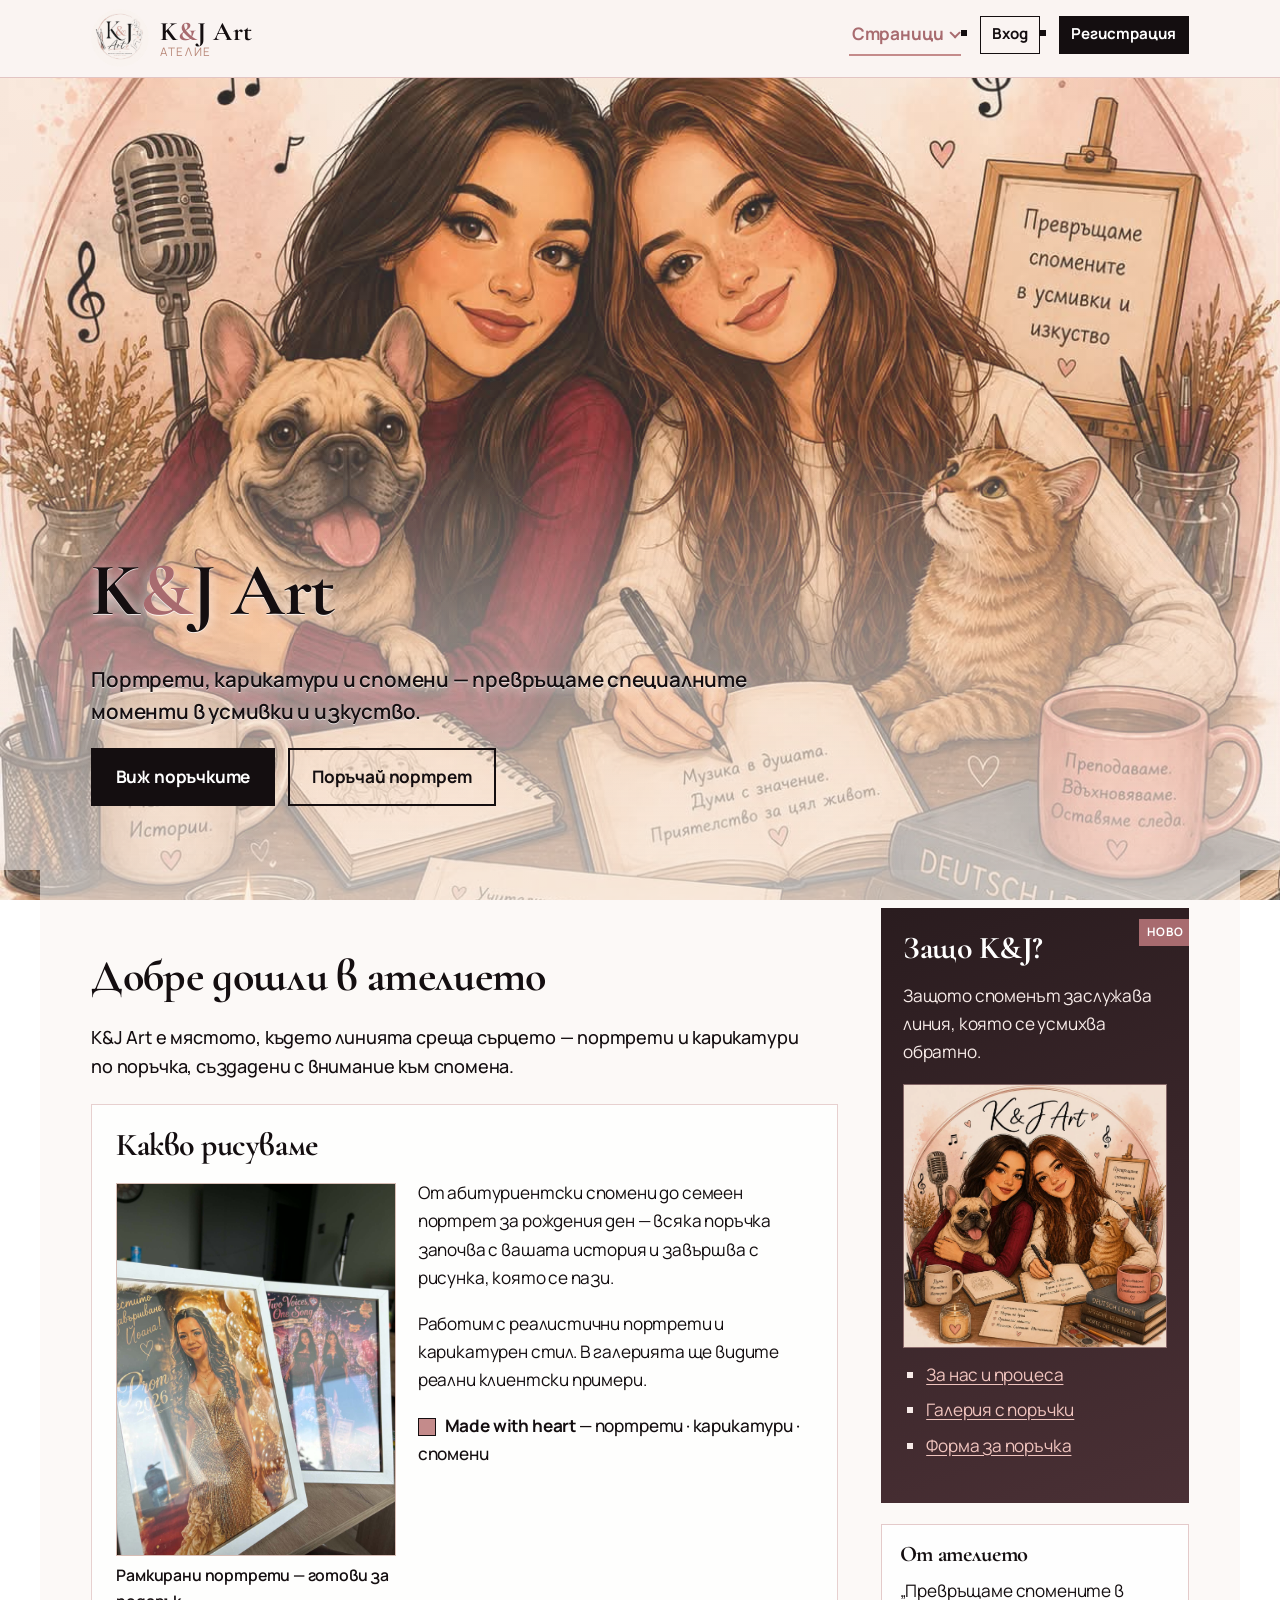
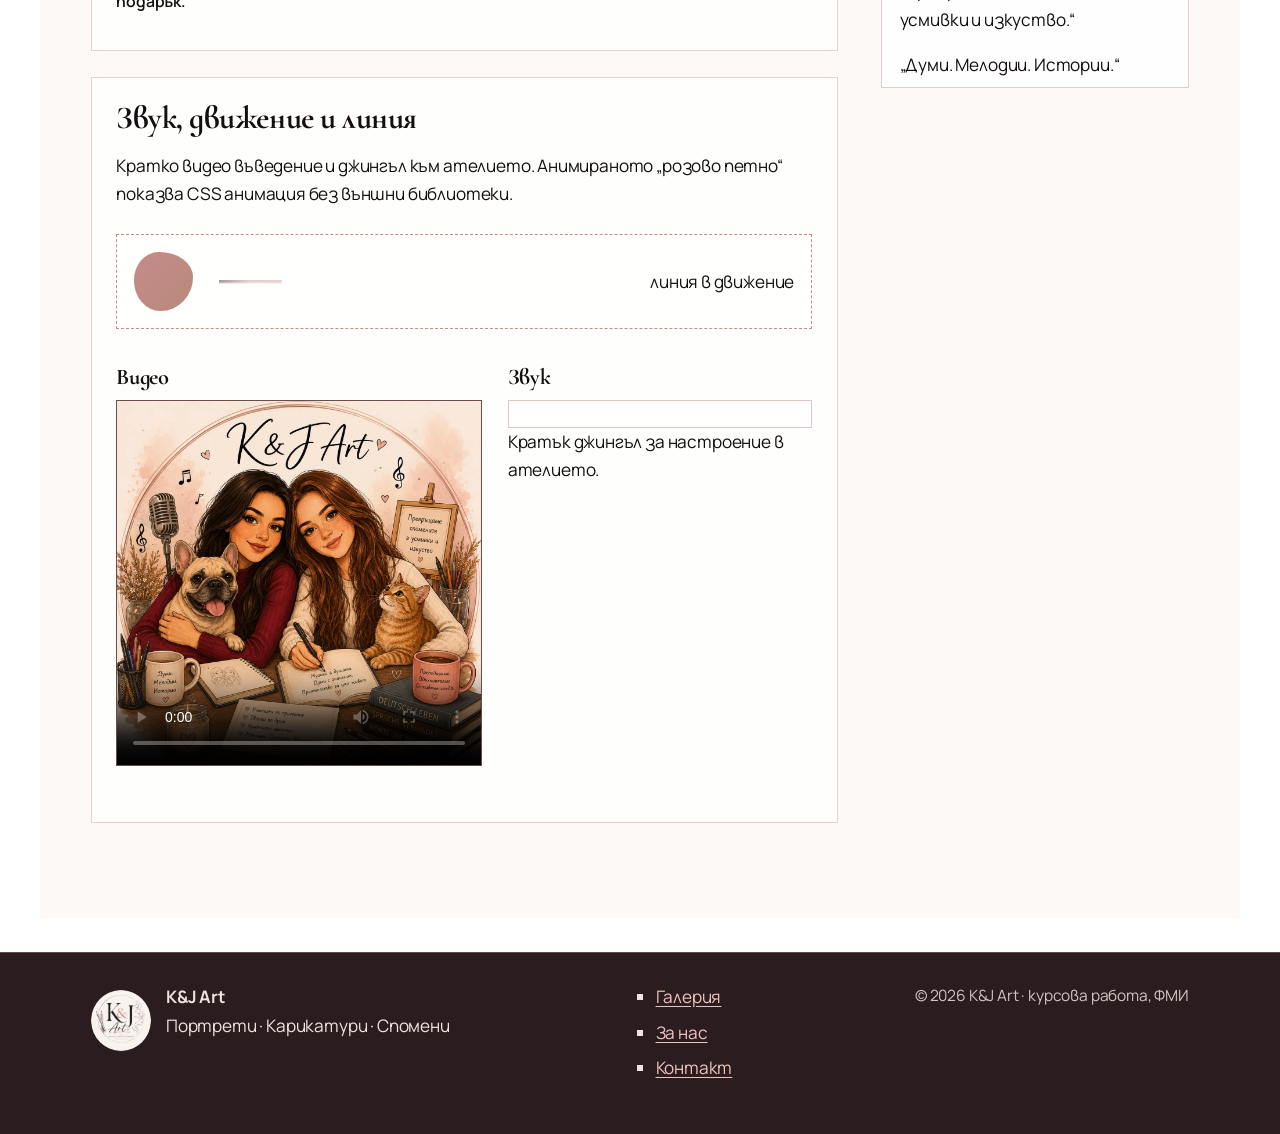
==== index.html @ 511a9923 "Collapse page links into Страници dropdown Move Начало, Галерия, За нас, and Контакт into one nav dr" ====
<!DOCTYPE html>
<html lang="bg">
<head>
  <meta charset="UTF-8">
  <meta name="viewport" content="width=device-width, initial-scale=1">
  <meta name="description" content="K&amp;J Art — портрети, карикатури и спомени. Курсов сайт по Увод в уеб програмирането.">
  <title>K&amp;J Art — Начало</title>
  <link rel="stylesheet" href="css/styles.css">
</head>
<body>
  <div class="site-parallax" aria-hidden="true">
    <div class="site-parallax-layer" data-parallax-site></div>
    <div class="site-parallax-scrim"></div>
  </div>
  <a class="skip-link" href="#main">Към съдържанието</a>

  <header class="site-header">
    <div class="header-inner">
      <a class="brand" href="index.html">
        <img class="brand-logo" src="assets/brand/logo-kj-art-final.png" width="1254" height="1254" alt="">
        <span class="brand-text">
          <span class="brand-mark">K<span>&amp;</span>J Art</span>
          <span class="brand-tag">ателие</span>
        </span>
      </a>
      <button class="nav-toggle" type="button" aria-expanded="false" aria-controls="primary-nav">Меню</button>
      <nav class="site-nav" id="primary-nav" aria-label="Главна навигация">
        <ul class="nav-bar">
          <li class="nav-dropdown">
            <button type="button" class="nav-dropdown-toggle is-current" id="nav-pages-btn" aria-expanded="false" aria-controls="nav-pages-menu" aria-haspopup="true">
              Страници
              <span class="nav-dropdown-caret" aria-hidden="true"></span>
            </button>
            <ul class="nav-dropdown-menu" id="nav-pages-menu" hidden>
              <li><a href="index.html" aria-current="page">Начало</a></li>
              <li><a href="gallery.html">Галерия</a></li>
              <li><a href="about.html">За нас</a></li>
              <li><a href="contact.html">Контакт</a></li>
            </ul>
          </li>
          <li class="auth-nav-item" data-auth-guest>
            <button type="button" class="btn-auth" data-open-auth="login">Вход</button>
          </li>
          <li class="auth-nav-item" data-auth-guest>
            <button type="button" class="btn-auth btn-auth-solid" data-open-auth="register">Регистрация</button>
          </li>
          <li class="auth-nav-item" data-auth-user hidden>
            <span class="auth-chip">Здравей, <strong data-auth-name></strong></span>
          </li>
          <li class="auth-nav-item" data-auth-user hidden>
            <button type="button" class="btn-auth" id="auth-logout">Изход</button>
          </li>
        </ul>
      </nav>
    </div>
  </header>

  <section class="hero" aria-label="Начален екран K&amp;J Art">
    <div class="hero-content">
      <p class="hero-brand">K<span>&amp;</span>J Art</p>
      <p class="hero-lead">Портрети, карикатури и спомени — превръщаме специалните моменти в усмивки и изкуство.</p>
      <div class="hero-actions">
        <a class="btn" href="gallery.html">Виж поръчките</a>
        <a class="btn btn-ghost" href="contact.html">Поръчай портрет</a>
      </div>
    </div>
  </section>

  <main id="main" class="page page-atmosphere">
    <div class="layout-with-aside">
      <div class="main-column">
        <section class="section" aria-labelledby="intro-title">
          <header class="section-head">
            <h1 id="intro-title">Добре дошли в ателието</h1>
            <p>K&amp;J Art е мястото, където линията среща сърцето — портрети и карикатури по поръчка, създадени с внимание към спомена.</p>
          </header>

          <article class="article-panel">
            <h2>Какво рисуваме</h2>
            <figure class="float-figure">
              <img src="assets/brand/samples-framed.jpg" width="1536" height="2048" alt="Рамкирани портрети и карикатури — примерни поръчки">
              <figcaption>Рамкирани портрети — готови за подарък.</figcaption>
            </figure>
            <p>От абитуриентски спомени до семеен портрет за рождения ден — всяка поръчка започва с вашата история и завършва с рисунка, която се пази.</p>
            <p>Работим с реалистични портрети и карикатурен стил. В галерията ще видите реални клиентски примери.</p>
            <p class="inline-meta">
              <span class="meta-icon" aria-hidden="true"></span>
              <strong>Made with heart</strong> — портрети · карикатури · спомени
            </p>
            <div class="clearfix"></div>
          </article>

          <article class="article-panel">
            <h2>Звук, движение и линия</h2>
            <p>Кратко видео въведение и джингъл към ателието. Анимираното „розово петно“ показва CSS анимация без външни библиотеки.</p>
            <div class="anim-row" aria-hidden="true">
              <span class="ink-blob"></span>
              <span class="pen-line"></span>
              <span>линия в движение</span>
            </div>
            <div class="media-block">
              <div>
                <h3>Видео</h3>
                <video controls preload="metadata" poster="assets/brand/brand-hero.jpg">
                  <source src="assets/media/intro-cartoon.mp4" type="video/mp4">
                  Вашият браузър не поддържа видео елемента.
                </video>
              </div>
              <div>
                <h3>Звук</h3>
                <audio controls preload="metadata">
                  <source src="assets/media/cartoon-jingle.mp3" type="audio/mpeg">
                  <source src="assets/media/cartoon-jingle.wav" type="audio/wav">
                  Вашият браузър не поддържа аудио елемента.
                </audio>
                <p class="hint">Кратък джингъл за настроение в ателието.</p>
              </div>
            </div>
          </article>
        </section>
      </div>

      <aside class="side-column" aria-label="Странична информация">
        <div class="side-panel">
          <span class="side-ribbon">ново</span>
          <h2>Защо K&amp;J?</h2>
          <p>Защото споменът заслужава линия, която се усмихва обратно.</p>
          <img src="assets/brand/brand-hero.jpg" width="1254" height="1254" alt="K и J — създателките на ателието">
          <ul>
            <li><a href="about.html">За нас и процеса</a></li>
            <li><a href="gallery.html">Галерия с поръчки</a></li>
            <li><a href="contact.html">Форма за поръчка</a></li>
          </ul>
        </div>
        <div class="scroll-strip" tabindex="0">
          <h3>От ателието</h3>
          <p>„Превръщаме спомените в усмивки и изкуство.“</p>
          <p>„Думи. Мелодии. Истории.“</p>
          <p>„Мечтаем. Създаваме. Вдъхновяваме.“</p>
          <p>„Приятелство за цял живот — и портрет, който остава.“</p>
        </div>
      </aside>
    </div>
  </main>

  <footer class="site-footer">
    <div class="footer-inner">
      <div class="footer-brand">
        <img src="assets/brand/logo-kj-art-final.png" width="1254" height="1254" alt="">
        <div>
          <strong>K&amp;J Art</strong>
          <p>Портрети · Карикатури · Спомени</p>
        </div>
      </div>
      <nav aria-label="Връзки в долния колонтитул">
        <ul>
          <li><a href="gallery.html">Галерия</a></li>
          <li><a href="about.html">За нас</a></li>
          <li><a href="contact.html">Контакт</a></li>
        </ul>
      </nav>
      <p class="footer-meta">&copy; <span id="year">2026</span> K&amp;J Art · курсова работа, ФМИ</p>
    </div>
  </footer>


  <div id="auth-overlay" class="auth-overlay" aria-hidden="true">
    <div class="auth-dialog" role="dialog" aria-modal="true" aria-labelledby="auth-dialog-title">
      <button type="button" class="auth-close" id="auth-close" aria-label="Затвори">&times;</button>
      <div class="auth-tabs" role="tablist">
        <button type="button" id="auth-tab-login" class="is-active" role="tab" aria-selected="true" aria-controls="auth-panel-login">Вход</button>
        <button type="button" id="auth-tab-register" role="tab" aria-selected="false" aria-controls="auth-panel-register">Регистрация</button>
      </div>

            <div id="auth-panel-login" class="auth-panel" role="tabpanel" aria-labelledby="auth-tab-login">
        <h2 id="auth-dialog-title">Вход в K&amp;J Art</h2>
        <form id="login-form" action="#" method="post" novalidate>
          <div class="form-group">
            <label for="login-email">Имейл *</label>
            <input type="email" id="login-email" name="email" autocomplete="email" required placeholder="ime@example.com">
            <span class="error-msg" role="alert"></span>
          </div>
          <div class="form-group">
            <label for="login-password">Парола *</label>
            <input type="password" id="login-password" name="password" autocomplete="current-password" required minlength="6">
            <span class="error-msg" role="alert"></span>
          </div>
          <button class="btn" type="submit">Влез</button>
        </form>
      </div>

      <div id="auth-panel-register" class="auth-panel" role="tabpanel" aria-labelledby="auth-tab-register" hidden>
        <h2>Регистрация</h2>
        <form id="register-form" action="#" method="post" novalidate>
          <div class="form-group">
            <label for="register-name">Име *</label>
            <input type="text" id="register-name" name="name" autocomplete="name" required minlength="2" placeholder="Вашето име">
            <span class="error-msg" role="alert"></span>
          </div>
          <div class="form-group">
            <label for="register-email">Имейл *</label>
            <input type="email" id="register-email" name="email" autocomplete="email" required placeholder="ime@example.com">
            <span class="error-msg" role="alert"></span>
          </div>
          <div class="form-group">
            <label for="register-password">Парола *</label>
            <input type="password" id="register-password" name="password" autocomplete="new-password" required minlength="6">
            <span class="hint">Минимум 6 символа. Данните се пазят локално в браузъра (учебен демо).</span>
            <span class="error-msg" role="alert"></span>
          </div>
          <div class="form-group">
            <label for="register-password-confirm">Повторете паролата *</label>
            <input type="password" id="register-password-confirm" name="passwordConfirm" autocomplete="new-password" required minlength="6">
            <span class="error-msg" role="alert"></span>
          </div>
          <button class="btn" type="submit">Създай профил</button>
        </form>
      </div>
    </div>
  </div>


  <div id="promo-overlay" class="promo-overlay" aria-hidden="true">
    <div class="promo-dialog" role="dialog" aria-modal="true" aria-labelledby="promo-dialog-title">
      <h2 id="promo-dialog-title">Вашият промо код</h2>
      <p>Регистрацията е успешна. За първа поръчка на <strong>карикатура</strong> ползвайте:</p>
      <div class="promo-code-panel">
        <label for="promo-code-field">Промо код</label>
        <div class="promo-code-row">
          <input type="text" id="promo-code-field" class="promo-code-field" value="KJ15" readonly>
          <button type="button" class="promo-copy-btn" id="promo-copy-btn" aria-label="Копирай промо кода" title="Копирай">
            <svg class="promo-copy-icon" viewBox="0 0 24 24" aria-hidden="true" focusable="false">
              <rect x="9" y="9" width="11" height="11" rx="1.5" fill="none" stroke="currentColor" stroke-width="2"/>
              <path d="M6 15H5a2 2 0 0 1-2-2V5a2 2 0 0 1 2-2h8a2 2 0 0 1 2 2v1" fill="none" stroke="currentColor" stroke-width="2" stroke-linecap="round"/>
            </svg>
          </button>
        </div>
        <p class="promo-copy-status" id="promo-copy-status" aria-live="polite"></p>
        <p class="promo-code-banner"><strong id="promo-code-value">KJ15</strong> — <strong>15% отстъпка</strong></p>
      </div>
      <p class="hint">Запишете кода. След „Продължи“ ще отворим формата за вход.</p>
      <button type="button" class="btn" id="promo-continue">Продължи</button>
    </div>
  </div>

  <script src="js/auth.js"></script>
  <script src="js/main.js"></script>
</body>
</html>
---- css/styles.css ----
/* =========================================================
   K&J Art — курсов сайт (ФМИ)
   Палитра: cream-pink, dusty rose, rose-gold, black text
   Хибридни единици: px, em, % + @media
   Layout: display, visibility, position, float, clear,
   opacity, overflow, vertical-align
   ========================================================= */

@import url("https://fonts.googleapis.com/css2?family=Cormorant+Garamond:ital,wght@0,500;0,600;0,700;1,500&family=Manrope:wght@400;500;600;700&display=swap");

:root {
  --ink: #140e10;
  --ink-soft: #3a2a2e;
  --cream: #faf4f2;
  --cream-deep: #f3e4e0;
  --blush: #f0d6d2;
  --rose: #c48b8b;
  --rose-deep: #a86b6f;
  --rose-gold: #b9897a;
  --white: #ffffff;
  --shadow: rgba(28, 20, 22, 0.1);
  --max: 1120px;
  --nav-h: 4.5em;
  --text: 1.0625rem;
}

*,
*::before,
*::after {
  box-sizing: border-box;
}

html {
  font-size: 100%;
  scroll-behavior: smooth;
  min-height: 100%;
  background-color: transparent;
}

body {
  margin: 0;
  font-family: Manrope, "Segoe UI", sans-serif;
  font-size: var(--text);
  line-height: 1.65;
  letter-spacing: -0.01em;
  color: var(--ink);
  background: transparent;
  min-height: 100%;
  overflow-x: hidden;
  position: relative;
}

img,
video,
audio {
  max-width: 100%;
  height: auto;
}

a {
  color: var(--rose-deep);
  text-decoration: underline;
  text-underline-offset: 0.15em;
  transition: color 0.2s ease, opacity 0.2s ease;
}

a:hover,
a:focus-visible {
  color: var(--ink);
}

a:visited {
  color: #7a5560;
}

h1,
h2,
h3 {
  font-family: "Cormorant Garamond", Georgia, serif;
  line-height: 1.18;
  margin: 0 0 0.45em;
  font-weight: 700;
  letter-spacing: -0.015em;
  color: var(--ink);
}

h1 {
  font-size: 2.55em;
}

h2 {
  font-size: 1.85em;
}

h3 {
  font-size: 1.3em;
}

p {
  margin: 0 0 1em;
}

ul,
ol {
  margin: 0 0 1.25em;
  padding-left: 1.35em;
}

ul li {
  margin-bottom: 0.4em;
  list-style-type: square;
}

ol li {
  margin-bottom: 0.4em;
}

blockquote {
  margin: 1.25em 0;
  padding: 0.85em 1.1em;
  border-left: 4px solid var(--rose);
  background: rgba(255, 255, 255, 0.79);
  font-family: "Cormorant Garamond", Georgia, serif;
  font-size: 1.2em;
  font-style: italic;
  color: var(--ink-soft);
}

code {
  font-size: 0.92em;
  background: rgba(196, 139, 139, 0.15);
  padding: 0.1em 0.35em;
}

/* ---------- Skip link ---------- */
.skip-link {
  position: absolute;
  left: 1em;
  top: -4em;
  background: var(--ink);
  color: var(--white);
  padding: 0.5em 0.9em;
  z-index: 1000;
}

.skip-link:focus {
  top: 0.75em;
}

/* ---------- Header / Nav ---------- */
.site-header {
  position: sticky;
  top: 0;
  z-index: 100;
  background: rgba(250, 244, 242, 1.0);
  backdrop-filter: blur(10px);
  border-bottom: 1px solid rgba(196, 139, 139, 0.45);
  min-height: var(--nav-h);
}

.header-inner {
  max-width: var(--max);
  margin: 0 auto;
  padding: 0.55em 4%;
  display: flex;
  flex-wrap: wrap;
  align-items: center;
  justify-content: space-between;
  gap: 0.75em;
}

.brand {
  display: inline-flex;
  align-items: center;
  gap: 0.65em;
  text-decoration: none;
  color: var(--ink);
}

.brand:visited {
  color: var(--ink);
}

.brand-logo {
  display: block;
  width: 3.35em;
  height: 3.35em;
  object-fit: cover;
  object-position: center;
  border-radius: 50%;
  border: 0;
  background: transparent;
  box-shadow: none;
  vertical-align: middle;
}

.brand-text {
  display: flex;
  flex-direction: column;
  line-height: 1.1;
}

.brand-mark {
  font-family: "Cormorant Garamond", Georgia, serif;
  font-size: 1.55em;
  font-weight: 700;
  letter-spacing: 0.02em;
}

.brand-mark span {
  color: var(--rose-deep);
}

.brand-tag {
  font-size: 0.68em;
  text-transform: uppercase;
  letter-spacing: 0.14em;
  color: var(--rose-gold);
  vertical-align: middle;
}

.site-nav ul,
.nav-bar {
  display: flex;
  flex-wrap: wrap;
  align-items: center;
  gap: 0.35em 1.1em;
  list-style: none;
  margin: 0;
  padding: 0;
}

.site-nav a {
  text-decoration: none;
  color: var(--ink);
  font-weight: 700;
  letter-spacing: -0.01em;
  padding: 0.35em 0;
  border-bottom: 2px solid transparent;
}

.site-nav a:hover,
.site-nav a:focus-visible,
.site-nav a[aria-current="page"] {
  border-bottom-color: var(--rose);
  color: var(--rose-deep);
}

.nav-dropdown {
  position: relative;
  list-style: none;
}

.nav-dropdown-toggle {
  display: inline-flex;
  align-items: center;
  gap: 0.4em;
  margin: 0;
  padding: 0.35em 0.15em;
  font: inherit;
  font-weight: 700;
  letter-spacing: -0.01em;
  color: var(--ink);
  background: transparent;
  border: 0;
  border-bottom: 2px solid transparent;
  cursor: pointer;
  vertical-align: middle;
}

.nav-dropdown-toggle:hover,
.nav-dropdown-toggle:focus-visible,
.nav-dropdown-toggle[aria-expanded="true"],
.nav-dropdown-toggle.is-current {
  border-bottom-color: var(--rose);
  color: var(--rose-deep);
  outline: none;
}

.nav-dropdown-caret {
  display: inline-block;
  width: 0.45em;
  height: 0.45em;
  border-right: 2px solid currentColor;
  border-bottom: 2px solid currentColor;
  transform: rotate(45deg) translateY(-0.1em);
  vertical-align: middle;
  transition: transform 0.15s ease;
}

.nav-dropdown-toggle[aria-expanded="true"] .nav-dropdown-caret {
  transform: rotate(225deg) translateY(-0.05em);
}

.nav-dropdown-menu {
  position: absolute;
  top: calc(100% + 0.45em);
  left: 0;
  z-index: 120;
  min-width: 11em;
  margin: 0;
  padding: 0.45em 0.55em;
  list-style: none;
  display: flex;
  flex-direction: column;
  gap: 0.15em;
  background: rgba(250, 244, 242, 0.98);
  border: 1px solid rgba(196, 139, 139, 0.55);
  box-shadow: 0 10px 28px rgba(20, 14, 16, 0.12);
  visibility: hidden;
  opacity: 0;
  overflow: hidden;
}

.nav-dropdown.is-open > .nav-dropdown-menu,
.nav-dropdown-menu:not([hidden]) {
  visibility: visible;
  opacity: 1;
}

.nav-dropdown-menu[hidden] {
  display: none;
}

.nav-dropdown-menu a {
  display: block;
  padding: 0.45em 0.55em;
  border-bottom: 0;
}

.nav-dropdown-menu a:hover,
.nav-dropdown-menu a:focus-visible,
.nav-dropdown-menu a[aria-current="page"] {
  background: rgba(196, 139, 139, 0.18);
  color: var(--rose-deep);
  border-bottom-color: transparent;
}

.nav-toggle {
  display: none;
  background: var(--ink);
  color: var(--white);
  border: 0;
  padding: 0.45em 0.85em;
  font: inherit;
  cursor: pointer;
}

/* ---------- Layout shell ---------- */
.page {
  max-width: var(--max);
  margin: 0 auto;
  padding: 1.75em 4% 3em;
}

.layout-with-aside {
  display: block;
  overflow: hidden;
}

.layout-with-aside > .main-column {
  width: 68%;
  float: left;
}

.layout-with-aside > .side-column {
  width: 28%;
  float: right;
}

.layout-with-aside::after {
  content: "";
  display: table;
  clear: both;
}

/* ---------- Single fixed full-viewport brand background (no tile/duplicate) ---------- */
.site-parallax {
  position: fixed;
  inset: 0;
  z-index: 0;
  overflow: hidden;
  pointer-events: none;
  width: 100%;
  height: 100%;
  min-height: 100vh;
  min-height: 100dvh;
}

.site-parallax-layer {
  position: absolute;
  inset: 0;
  width: 100%;
  height: 100%;
  background-image: url("../assets/brand/site-background.jpg");
  background-position: center center;
  background-size: cover;
  background-repeat: no-repeat;
  background-attachment: scroll; /* layer itself is position:fixed — no CSS tiling */
  opacity: 1;
  transform: none;
}

.site-parallax-scrim {
  position: absolute;
  inset: 0;
  opacity: 0.72;
  transition: opacity 0.2s linear;
  /* Soft wash only — never opaque white; fades clearer on scroll via JS */
  background: linear-gradient(
    180deg,
    rgba(250, 244, 242, 0.22) 0%,
    rgba(240, 214, 210, 0.28) 45%,
    rgba(250, 244, 242, 0.4) 100%
  );
}

.site-header,
.hero,
.page,
.site-footer,
.auth-overlay {
  position: relative;
  z-index: 1;
}

/* ---------- Hero (content only over the fixed background) ---------- */
.hero {
  --hero-scrim: 1;
  position: relative;
  z-index: 1;
  min-height: 88vh;
  display: flex;
  align-items: flex-end;
  color: var(--ink);
  overflow: hidden;
  background: transparent;
}

/* Local readability veil on hero text — not a second background image */
.hero::after {
  content: "";
  position: absolute;
  left: 0;
  right: 0;
  bottom: 0;
  height: 55%;
  z-index: 1;
  pointer-events: none;
  opacity: var(--hero-scrim, 1);
  transition: opacity 0.2s linear;
  background: linear-gradient(
    180deg,
    transparent 0%,
    rgba(250, 244, 242, 0.35) 45%,
    rgba(250, 244, 242, 0.55) 100%
  );
}

.hero-content {
  position: relative;
  z-index: 2;
  width: 100%;
  max-width: var(--max);
  margin: 0 auto;
  padding: 12% 4% 5%;
}

.page-atmosphere {
  position: relative;
  z-index: 1;
  background: rgba(250, 244, 242, 0.55);
  transition: background 0.2s linear;
}

.hero-brand {
  font-family: "Cormorant Garamond", Georgia, serif;
  font-size: clamp(2.55em, 6.8vw, 4.35em);
  font-weight: 700;
  margin: 0 0 0.15em;
  letter-spacing: -0.02em;
  color: var(--ink);
  text-shadow: 0 1px 0 rgba(255, 255, 255, 0.75), 0 2px 14px rgba(250, 244, 242, 0.9);
  animation: rise-in 0.9s ease both;
}

.hero-brand span {
  color: var(--rose-deep);
}

.hero-lead {
  font-size: 1.2em;
  max-width: 34em;
  font-weight: 600;
  line-height: 1.55;
  letter-spacing: -0.01em;
  color: var(--ink);
  text-shadow: 0 1px 0 rgba(255, 255, 255, 0.7), 0 2px 12px rgba(250, 244, 242, 0.85);
  animation: rise-in 0.9s ease 0.18s both;
}

.hero-actions {
  display: flex;
  flex-wrap: wrap;
  gap: 0.75em;
  margin-top: 1.2em;
  animation: rise-in 0.9s ease 0.28s both;
}

.btn {
  display: inline-block;
  padding: 0.72em 1.3em;
  font-weight: 700;
  text-decoration: none;
  border: 2px solid var(--ink);
  background: var(--ink);
  color: var(--white);
  cursor: pointer;
  transition: background 0.2s ease, color 0.2s ease, opacity 0.2s ease, transform 0.2s ease;
}

.btn:visited {
  color: var(--white);
}

.btn:hover,
.btn:focus-visible {
  background: var(--rose-deep);
  border-color: var(--rose-deep);
  color: var(--white);
  transform: translateY(-2px);
}

.btn-ghost {
  background: transparent;
  color: var(--ink);
}

.btn-ghost:visited {
  color: var(--ink);
}

.btn-ghost:hover,
.btn-ghost:focus-visible {
  background: var(--ink);
  color: var(--white);
}

/* ---------- Sections / Articles ---------- */
.section {
  margin: 2.5em 0;
  padding: 0;
}

.section-head {
  margin-bottom: 1.25em;
}

.section-head p {
  color: var(--ink);
  font-weight: 500;
  font-size: 1.05em;
  max-width: 40em;
  letter-spacing: -0.01em;
}

.article-panel {
  background: rgba(255, 255, 255, 0.84);
  border: 1px solid rgba(196, 139, 139, 0.4);
  padding: 1.3em 1.4em;
  margin-bottom: 1.5em;
}

.article-panel h2,
.article-panel h3 {
  margin-top: 0;
}

.float-figure {
  float: left;
  width: 42%;
  max-width: 280px;
  margin: 0.25em 1.25em 0.75em 0;
}

.float-figure img {
  display: block;
  width: 100%;
  border: 1px solid rgba(185, 137, 122, 0.55);
  vertical-align: middle;
}

.float-figure figcaption {
  font-size: 0.92em;
  font-weight: 600;
  color: var(--ink);
  margin-top: 0.4em;
}

.clearfix {
  clear: both;
}

.inline-meta {
  margin: 1em 0;
  color: var(--ink);
  font-size: 1em;
  font-weight: 500;
}

.inline-meta .meta-icon {
  display: inline-block;
  width: 1.05em;
  height: 1.05em;
  margin-right: 0.35em;
  background: var(--rose);
  border: 1px solid var(--ink);
  vertical-align: middle;
}

.inline-meta strong {
  vertical-align: baseline;
}

/* Aside */
.side-panel {
  position: relative;
  background: linear-gradient(160deg, #2a1c1f 0%, #4a3035 100%);
  color: #f7ebe8;
  padding: 1.25em;
  margin-bottom: 1.25em;
}

.side-panel a {
  color: #f0c4be;
}

.side-panel a:hover {
  color: #fff;
}

.side-panel h2,
.side-panel h3 {
  color: var(--white);
  margin-top: 0;
}

.side-ribbon {
  position: absolute;
  top: 0.9em;
  right: -0.3em;
  background: var(--rose-deep);
  color: var(--white);
  font-size: 0.68em;
  font-weight: 700;
  letter-spacing: 0.08em;
  text-transform: uppercase;
  padding: 0.35em 0.7em;
}

.side-panel img {
  display: block;
  width: 100%;
  margin: 0.75em 0;
  border: 1px solid rgba(240, 196, 190, 0.45);
  opacity: 0.96;
}

.side-panel img:hover {
  opacity: 1;
}

.scroll-strip {
  border: 1px solid rgba(196, 139, 139, 0.45);
  background: rgba(255, 255, 255, 0.94);
  max-height: 9.5em;
  overflow: auto;
  padding: 0.9em 1em;
  margin: 1.25em 0;
}

/* ---------- Gallery ---------- */
.gallery-grid {
  display: grid;
  grid-template-columns: repeat(2, 1fr);
  gap: 1.25em;
  list-style: none;
  margin: 0;
  padding: 0;
}

.gallery-grid li {
  list-style: none;
  margin: 0;
  background: rgba(255, 255, 255, 0.94);
  border: 1px solid rgba(196, 139, 139, 0.45);
  overflow: hidden;
  position: relative;
  transition: transform 0.25s ease, opacity 0.25s ease;
}

.gallery-grid li:hover {
  transform: translateY(-4px);
}

.gallery-grid img {
  display: block;
  width: 100%;
  aspect-ratio: 4 / 5;
  object-fit: cover;
  vertical-align: middle;
}

.gallery-grid .cap {
  padding: 0.85em 1em 1em;
}

.gallery-grid .cap h2,
.gallery-grid .cap h3 {
  margin: 0 0 0.25em;
  font-size: 1.28em;
  font-weight: 700;
}

.gallery-grid .cap p {
  color: var(--ink);
  font-weight: 500;
  font-size: 0.98em;
}

.gallery-filter {
  display: flex;
  flex-wrap: wrap;
  gap: 0.5em;
  margin-bottom: 1.25em;
}

.gallery-filter button {
  font: inherit;
  font-weight: 600;
  padding: 0.4em 0.85em;
  border: 1px solid var(--ink);
  background: transparent;
  color: var(--ink);
  cursor: pointer;
}

.gallery-filter button.is-active,
.gallery-filter button:hover {
  background: var(--rose-deep);
  border-color: var(--rose-deep);
  color: var(--white);
}

.gallery-grid li.is-hidden {
  visibility: hidden;
  position: absolute;
  width: 0;
  height: 0;
  overflow: hidden;
  opacity: 0;
  pointer-events: none;
}

/* ---------- Media block ---------- */
.media-block {
  display: grid;
  grid-template-columns: 1.2fr 1fr;
  gap: 1.5em;
  align-items: start;
  margin: 2em 0;
}

.media-block video,
.media-block audio {
  width: 100%;
  display: block;
  border: 1px solid rgba(196, 139, 139, 0.5);
  background: var(--ink);
}

.media-block audio {
  padding: 0.75em;
  background: rgba(255, 255, 255, 1.0);
}

.ink-blob {
  display: inline-block;
  width: 3.4em;
  height: 3.4em;
  border-radius: 42% 58% 55% 45% / 48% 42% 58% 52%;
  background: linear-gradient(135deg, var(--rose), var(--rose-gold));
  vertical-align: middle;
  margin-right: 0.75em;
  animation: blob-morph 4s ease-in-out infinite, pulse-opacity 2.4s ease-in-out infinite;
}

.anim-row {
  display: flex;
  align-items: center;
  gap: 0.75em;
  margin: 1.5em 0;
  padding: 1em;
  border: 1px dashed var(--rose);
  background: rgba(255, 255, 255, 0.72);
}

.pen-line {
  flex: 1;
  height: 3px;
  background: linear-gradient(90deg, var(--ink), var(--rose), var(--rose-gold));
  transform-origin: left center;
  animation: draw-line 2.5s ease forwards infinite;
}

@keyframes rise-in {
  from {
    opacity: 0;
    transform: translateY(18px);
  }
  to {
    opacity: 1;
    transform: translateY(0);
  }
}

@keyframes blob-morph {
  0%,
  100% {
    border-radius: 42% 58% 55% 45% / 48% 42% 58% 52%;
    transform: rotate(0deg);
  }
  50% {
    border-radius: 58% 42% 45% 55% / 42% 58% 42% 58%;
    transform: rotate(10deg);
  }
}

@keyframes pulse-opacity {
  0%,
  100% {
    opacity: 1;
  }
  50% {
    opacity: 0.62;
  }
}

@keyframes draw-line {
  0% {
    transform: scaleX(0.15);
    opacity: 0.4;
  }
  50% {
    transform: scaleX(1);
    opacity: 1;
  }
  100% {
    transform: scaleX(0.15);
    opacity: 0.4;
  }
}

/* ---------- Form ---------- */
.contact-layout {
  display: grid;
  grid-template-columns: 1.4fr 1fr;
  gap: 2em;
}

.form-panel {
  background: rgba(255, 255, 255, 1.0);
  border: 1px solid rgba(196, 139, 139, 0.45);
  padding: 1.5em;
}

.form-group {
  margin-bottom: 1.1em;
}

.form-group label {
  display: block;
  font-weight: 700;
  margin-bottom: 0.35em;
}

.form-group .hint {
  display: block;
  font-size: 0.9em;
  font-weight: 500;
  color: var(--ink-soft);
  margin-top: 0.25em;
}

.form-group input[type="text"],
.form-group input[type="email"],
.form-group input[type="tel"],
.form-group input[type="number"],
.form-group input[type="date"],
.form-group input[type="url"],
.form-group select,
.form-group textarea {
  width: 100%;
  padding: 0.65em 0.75em;
  font: inherit;
  font-weight: 500;
  color: var(--ink);
  border: 1px solid rgba(90, 69, 74, 0.55);
  background: var(--white);
}

.form-group input:focus,
.form-group select:focus,
.form-group textarea:focus {
  outline: 2px solid var(--rose);
  outline-offset: 1px;
  border-color: var(--rose);
}

.form-group textarea {
  min-height: 8em;
  resize: vertical;
}

.choice-row {
  display: flex;
  flex-wrap: wrap;
  gap: 0.75em 1.25em;
}

.choice-row label {
  display: inline-flex;
  align-items: center;
  gap: 0.4em;
  font-weight: 500;
  margin: 0;
}

.form-group.is-invalid input,
.form-group.is-invalid select,
.form-group.is-invalid textarea {
  border-color: #a33a4a;
}

.error-msg {
  visibility: hidden;
  opacity: 0;
  color: #8f2f3d;
  font-size: 0.88em;
  font-weight: 600;
  margin-top: 0.3em;
  display: block;
  min-height: 1.2em;
  transition: opacity 0.2s ease;
}

.form-group.is-invalid .error-msg,
fieldset.is-invalid .error-msg {
  visibility: visible;
  opacity: 1;
}

.form-success {
  display: none;
  border: 1px solid var(--rose);
  background: rgba(196, 139, 139, 0.15);
  padding: 1em;
  margin-top: 1em;
  font-weight: 600;
}

.form-success.is-visible {
  display: block;
  animation: rise-in 0.4s ease both;
}

fieldset {
  border: 1px solid rgba(196, 139, 139, 0.35);
  margin: 0 0 1.1em;
  padding: 0.85em 1em 1em;
}

legend {
  font-weight: 700;
  padding: 0 0.35em;
}

/* ---------- Footer ---------- */
.site-footer {
  clear: both;
  border-top: 1px solid rgba(196, 139, 139, 0.4);
  background: #2a1c1f;
  color: #f0e2df;
  margin-top: 2em;
}

.footer-inner {
  max-width: var(--max);
  margin: 0 auto;
  padding: 1.75em 4%;
  display: flex;
  flex-wrap: wrap;
  gap: 1.5em;
  justify-content: space-between;
  align-items: flex-start;
}

.footer-brand {
  display: flex;
  gap: 0.85em;
  align-items: center;
}

.footer-brand img {
  width: 3.5em;
  height: 3.5em;
  border-radius: 50%;
  object-fit: cover;
  object-position: center;
  border: 0;
  background: transparent;
  box-shadow: none;
  vertical-align: middle;
}

.site-footer a {
  color: #f0c4be;
}

.site-footer a:hover {
  color: #fff;
}

.footer-meta {
  font-size: 0.9em;
  opacity: 0.85;
}

.visually-hidden {
  position: absolute;
  width: 1px;
  height: 1px;
  padding: 0;
  margin: -1px;
  overflow: hidden;
  clip: rect(0, 0, 0, 0);
  white-space: nowrap;
  border: 0;
}

/* ---------- Breakpoints (~360, ~768, ~992/1024, ~1200) ---------- */

@media screen and (max-width: 767px) {
  h1 {
    font-size: 1.9em;
  }

  .nav-toggle {
    display: inline-block;
  }

  .site-nav {
    display: none;
    width: 100%;
  }

  .site-nav.is-open {
    display: block;
  }

  .site-nav ul,
  .nav-bar {
    flex-direction: column;
    align-items: stretch;
    gap: 0.25em;
    padding-bottom: 0.5em;
  }

  .nav-dropdown {
    width: 100%;
  }

  .nav-dropdown-toggle {
    width: 100%;
    justify-content: space-between;
  }

  .nav-dropdown-menu {
    position: static;
    width: 100%;
    min-width: 0;
    margin: 0.2em 0 0.35em;
    box-shadow: none;
  }

  .layout-with-aside > .main-column,
  .layout-with-aside > .side-column {
    float: none;
    width: 100%;
  }

  .float-figure {
    float: none;
    width: 100%;
    max-width: 100%;
    margin: 0 0 1em;
  }

  .gallery-grid {
    grid-template-columns: 1fr;
  }

  .media-block,
  .contact-layout {
    grid-template-columns: 1fr;
  }

  .hero {
    min-height: 78vh;
  }

  .side-ribbon {
    right: 0.5em;
  }
}

@media screen and (min-width: 768px) and (max-width: 991px) {
  .layout-with-aside > .main-column {
    width: 62%;
  }

  .layout-with-aside > .side-column {
    width: 34%;
  }

  .gallery-grid {
    grid-template-columns: repeat(2, 1fr);
  }

  .contact-layout {
    grid-template-columns: 1fr;
  }

  .media-block {
    grid-template-columns: 1fr 1fr;
  }
}

@media screen and (min-width: 992px) {
  body {
    font-size: 1.05rem;
  }

  .gallery-grid {
    grid-template-columns: repeat(3, 1fr);
  }

  .hero {
    min-height: 88vh;
  }
}

@media screen and (min-width: 1200px) {
  :root {
    --max: 1200px;
  }

  body {
    font-size: 1.075rem;
  }

  .page {
    padding-top: 2.25em;
  }

  .gallery-grid {
    grid-template-columns: repeat(3, 1fr);
  }
}

@media (prefers-reduced-motion: reduce) {
  html {
    scroll-behavior: auto;
  }

  .ink-blob,
  .pen-line,
  .hero-brand,
  .hero-lead,
  .hero-actions {
    animation: none;
  }
}

/* ---------- Auth modal + nav account ---------- */
.auth-nav {
  display: inline-flex;
  align-items: center;
  gap: 0.45em;
  flex-wrap: wrap;
  list-style: none;
  margin: 0;
  padding: 0;
}

.auth-nav li {
  list-style: none;
  margin: 0;
}

.auth-chip {
  display: inline-block;
  font-size: 0.85em;
  font-weight: 600;
  color: var(--ink-soft);
  vertical-align: middle;
}

.btn-auth {
  display: inline-block;
  padding: 0.35em 0.75em;
  font: inherit;
  font-weight: 700;
  font-size: 0.88em;
  border: 1px solid var(--ink);
  background: transparent;
  color: var(--ink);
  cursor: pointer;
  text-decoration: none;
}

.btn-auth:hover,
.btn-auth:focus-visible {
  background: var(--rose-deep);
  border-color: var(--rose-deep);
  color: var(--white);
}

.btn-auth-solid {
  background: var(--ink);
  color: var(--white);
}

.auth-overlay {
  position: fixed;
  inset: 0;
  z-index: 200;
  display: flex;
  align-items: center;
  justify-content: center;
  padding: 1em;
  background: rgba(28, 20, 22, 0.45);
  visibility: hidden;
  opacity: 0;
  overflow: auto;
  transition: opacity 0.2s ease, visibility 0.2s ease;
}

.auth-overlay.is-open {
  visibility: visible;
  opacity: 1;
}

.auth-dialog {
  position: relative;
  width: 100%;
  max-width: 26em;
  background: var(--cream);
  border: 1px solid rgba(196, 139, 139, 0.5);
  padding: 1.35em 1.4em 1.5em;
  float: none;
  clear: both;
}

.auth-close {
  position: absolute;
  top: 0.55em;
  right: 0.55em;
  border: 0;
  background: transparent;
  font-size: 1.4em;
  line-height: 1;
  cursor: pointer;
  color: var(--ink);
}

.auth-tabs {
  display: flex;
  gap: 0.5em;
  margin: 0 0 1em;
}

.auth-tabs button {
  flex: 1;
  font: inherit;
  font-weight: 700;
  padding: 0.5em;
  border: 1px solid var(--ink);
  background: transparent;
  cursor: pointer;
}

.auth-tabs button.is-active {
  background: var(--ink);
  color: var(--white);
}

.auth-dialog h2 {
  margin-top: 0;
  font-size: 1.45em;
}

.order-auth-gate {
  border: 1px dashed var(--rose);
  background: rgba(255, 255, 255, 1.0);
  padding: 0.9em 1em;
  margin-bottom: 1.1em;
}

.promo-overlay {
  position: fixed;
  inset: 0;
  z-index: 300;
  display: flex;
  align-items: center;
  justify-content: center;
  padding: 1em;
  background: rgba(20, 14, 16, 0.72);
  visibility: hidden;
  opacity: 0;
  overflow: auto;
  transition: opacity 0.2s ease, visibility 0.2s ease;
}

.promo-overlay.is-open {
  visibility: visible;
  opacity: 1;
}

.promo-dialog {
  position: relative;
  width: 100%;
  max-width: 24em;
  background: var(--cream);
  border: 2px solid var(--rose-deep);
  padding: 1.4em 1.45em 1.55em;
  box-shadow: 0 12px 40px rgba(20, 14, 16, 0.35);
}

.promo-dialog h2 {
  margin-top: 0;
  color: var(--rose-deep);
}

.promo-code-panel {
  display: block;
  margin: 0.9em 0 1em;
  padding: 0.95em 1em;
  border: 2px solid var(--rose-deep);
  background: rgba(255, 255, 255, 0.98);
}

.promo-code-panel label {
  display: block;
  font-weight: 700;
  margin-bottom: 0.4em;
}

.promo-code-row {
  display: flex;
  align-items: stretch;
  gap: 0.45em;
  margin: 0 0 0.35em;
}

.promo-code-field {
  display: block;
  flex: 1 1 auto;
  width: auto;
  min-width: 0;
  margin: 0;
  padding: 0.7em 0.75em;
  font: inherit;
  font-size: 1.25em;
  font-weight: 700;
  letter-spacing: 0.12em;
  text-align: center;
  text-transform: uppercase;
  color: var(--ink);
  border: 2px solid var(--rose);
  background: rgba(250, 244, 242, 0.95);
}

.promo-copy-btn {
  flex: 0 0 auto;
  box-sizing: border-box;
  width: 2.6em;
  height: 2.6em;
  padding: 0;
  margin: 0;
  display: inline-flex;
  align-items: center;
  justify-content: center;
  color: var(--rose-deep);
  background: rgba(250, 244, 242, 0.95);
  border: 2px solid var(--rose);
  cursor: pointer;
  vertical-align: middle;
  transition: background 0.15s ease, color 0.15s ease, border-color 0.15s ease;
}

.promo-copy-btn:hover,
.promo-copy-btn:focus-visible {
  color: #fff;
  background: var(--rose-deep);
  border-color: var(--rose-deep);
  outline: none;
}

.promo-copy-btn.is-copied {
  color: #fff;
  background: var(--rose-deep);
  border-color: var(--rose-deep);
}

.promo-copy-icon {
  width: 1.15em;
  height: 1.15em;
  display: block;
}

.promo-copy-status {
  min-height: 1.25em;
  margin: 0 0 0.35em;
  font-size: 0.92em;
  font-weight: 600;
  color: var(--rose-deep);
  text-align: center;
}

.promo-code-banner {
  display: block;
  margin: 0;
  padding: 0.55em 0.35em 0;
  font-size: 1.02em;
  letter-spacing: 0.02em;
  text-align: center;
  color: var(--ink);
}

.promo-box {
  margin: 0 0 1.2em;
  padding: 1em;
  border: 1px solid rgba(196, 139, 139, 0.55);
  background: rgba(255, 255, 255, 0.95);
}

.promo-box h3 {
  margin-top: 0;
  font-size: 1.2em;
}

.promo-apply {
  display: flex;
  flex-wrap: wrap;
  gap: 0.5em;
  align-items: center;
}

.promo-apply input[type="text"] {
  flex: 1 1 8em;
  min-width: 7em;
  padding: 0.6em 0.7em;
  font: inherit;
  font-weight: 600;
  letter-spacing: 0.04em;
  text-transform: uppercase;
  border: 1px solid rgba(90, 69, 74, 0.55);
  background: var(--white);
  color: var(--ink);
}

.promo-result {
  margin: 0.45em 0 0;
  font-weight: 600;
  min-height: 1.2em;
}

.promo-result.is-ok {
  color: #2f6b4f;
}

.promo-result.is-bad {
  color: #8f2f3d;
}

.auth-dialog .form-group.is-invalid .error-msg {
  visibility: visible;
  opacity: 1;
}

.order-auth-gate[hidden],
[data-auth-guest][hidden],
[data-auth-user][hidden],
.auth-panel[hidden] {
  display: none !important;
}

#contact-form.is-locked {
  opacity: 0.55;
  pointer-events: none;
}

@media screen and (max-width: 767px) {
  .header-inner {
    align-items: flex-start;
  }

  .auth-nav {
    width: 100%;
  }
}
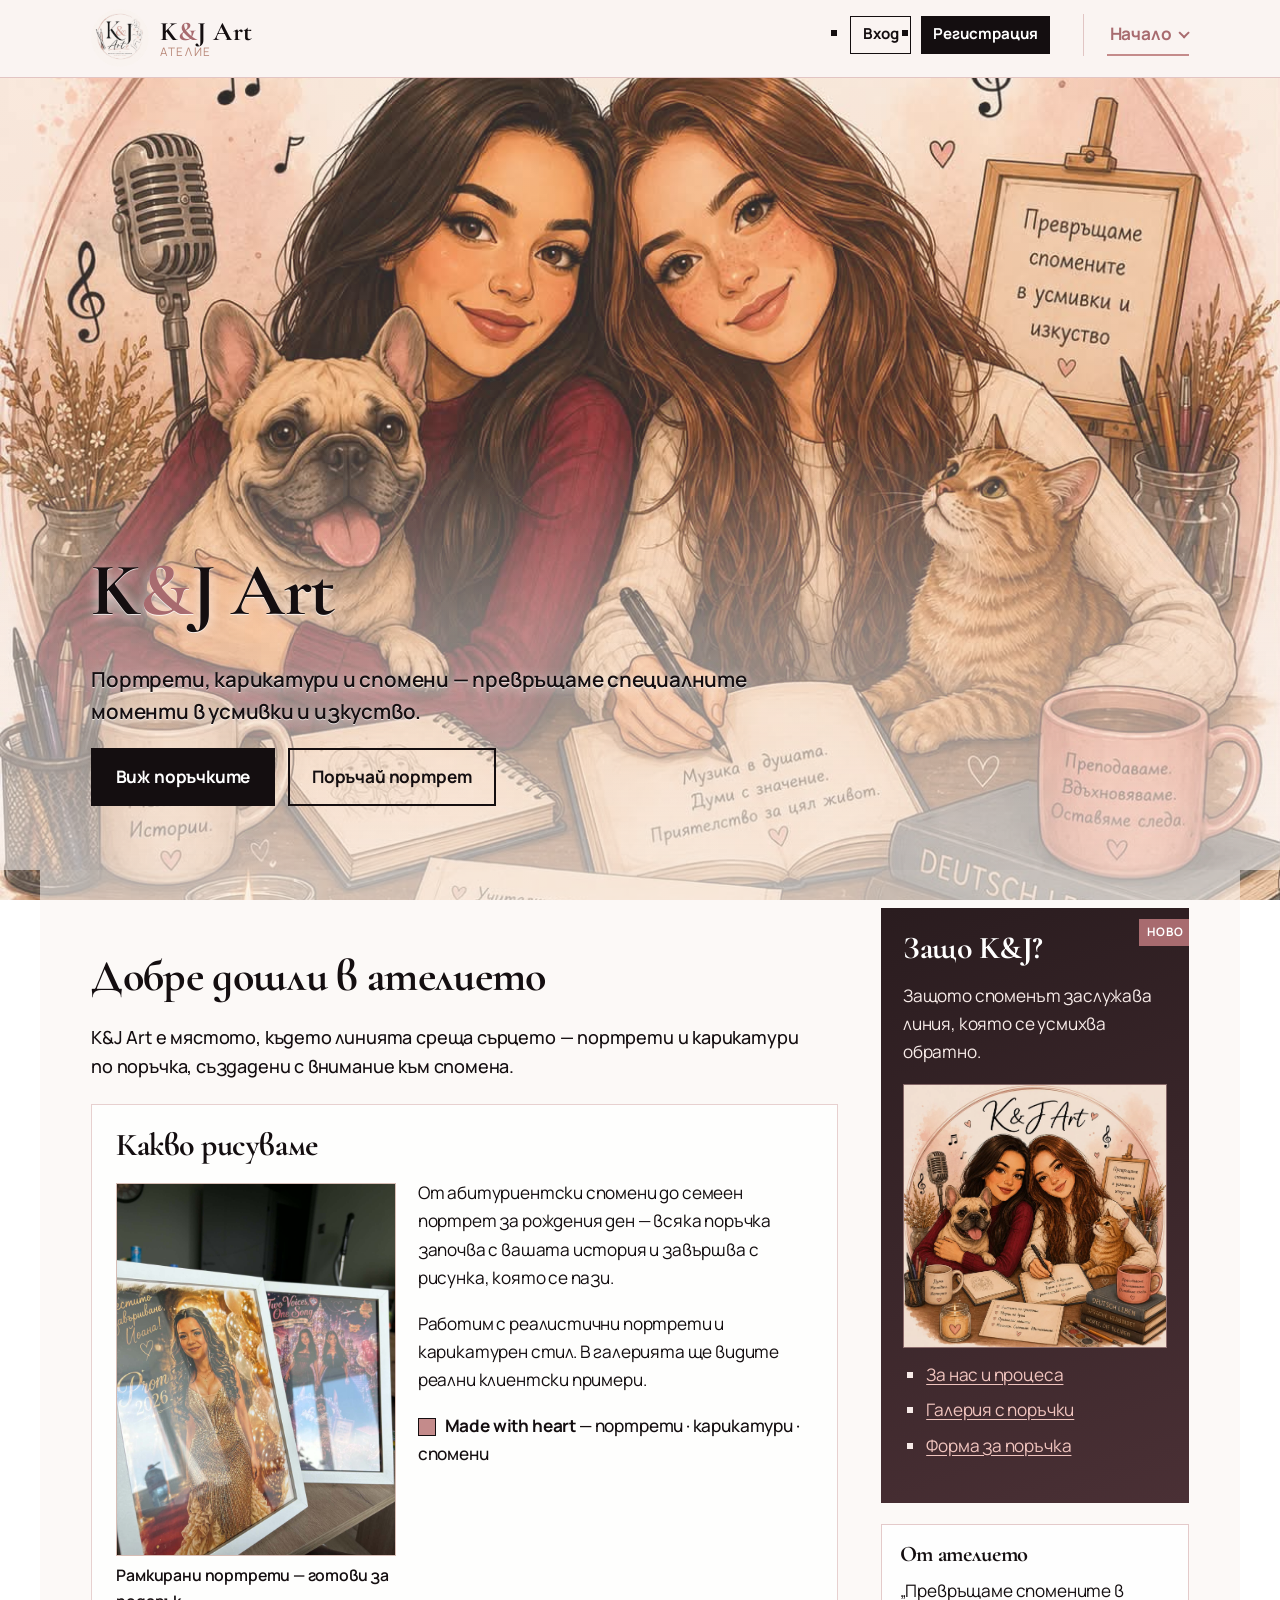
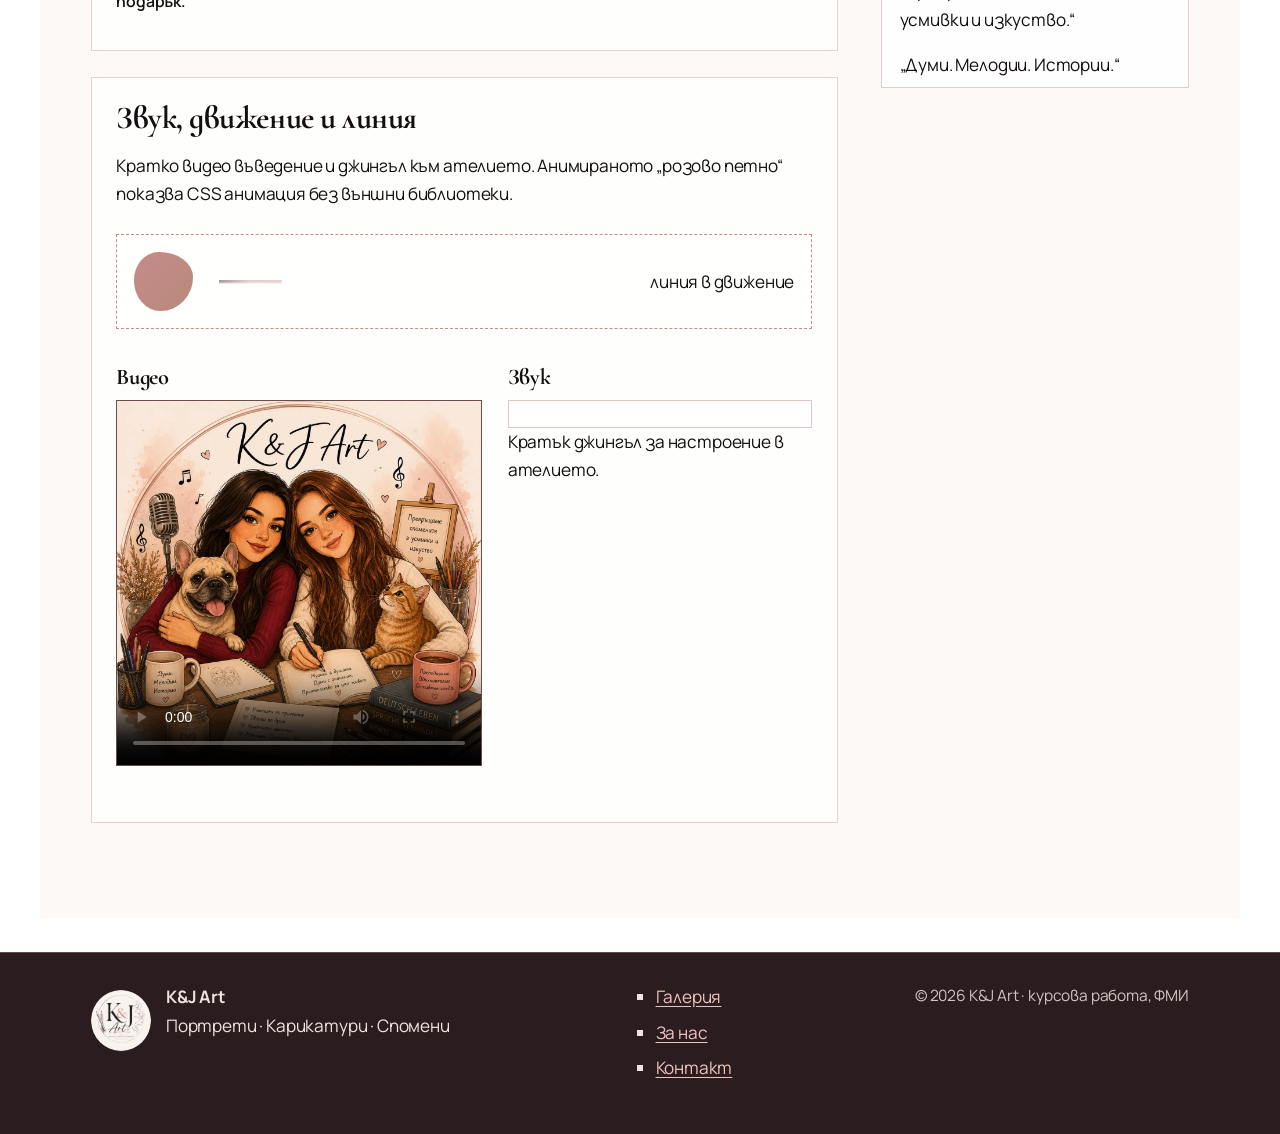
==== commit 6ce45bde: "Move auth left of page dropdown with gap Place Вход/Регистрация (and greeting/Изход) before the page" ====
--- a/index.html
+++ b/index.html
@@ -25,10 +25,22 @@
       </a>
       <button class="nav-toggle" type="button" aria-expanded="false" aria-controls="primary-nav">Меню</button>
       <nav class="site-nav" id="primary-nav" aria-label="Главна навигация">
-        <ul class="nav-bar">
+                <ul class="nav-bar">
+          <li class="auth-nav-item" data-auth-guest>
+            <button type="button" class="btn-auth" data-open-auth="login">Вход</button>
+          </li>
+          <li class="auth-nav-item" data-auth-guest>
+            <button type="button" class="btn-auth btn-auth-solid" data-open-auth="register">Регистрация</button>
+          </li>
+          <li class="auth-nav-item" data-auth-user hidden>
+            <span class="auth-chip">Здравей, <strong data-auth-name></strong></span>
+          </li>
+          <li class="auth-nav-item" data-auth-user hidden>
+            <button type="button" class="btn-auth" id="auth-logout">Изход</button>
+          </li>
           <li class="nav-dropdown">
             <button type="button" class="nav-dropdown-toggle is-current" id="nav-pages-btn" aria-expanded="false" aria-controls="nav-pages-menu" aria-haspopup="true">
-              Страници
+              Начало
               <span class="nav-dropdown-caret" aria-hidden="true"></span>
             </button>
             <ul class="nav-dropdown-menu" id="nav-pages-menu" hidden>
@@ -37,18 +49,6 @@
               <li><a href="about.html">За нас</a></li>
               <li><a href="contact.html">Контакт</a></li>
             </ul>
-          </li>
-          <li class="auth-nav-item" data-auth-guest>
-            <button type="button" class="btn-auth" data-open-auth="login">Вход</button>
-          </li>
-          <li class="auth-nav-item" data-auth-guest>
-            <button type="button" class="btn-auth btn-auth-solid" data-open-auth="register">Регистрация</button>
-          </li>
-          <li class="auth-nav-item" data-auth-user hidden>
-            <span class="auth-chip">Здравей, <strong data-auth-name></strong></span>
-          </li>
-          <li class="auth-nav-item" data-auth-user hidden>
-            <button type="button" class="btn-auth" id="auth-logout">Изход</button>
           </li>
         </ul>
       </nav>
--- a/css/styles.css
+++ b/css/styles.css
@@ -224,10 +224,21 @@
   display: flex;
   flex-wrap: wrap;
   align-items: center;
-  gap: 0.35em 1.1em;
+  gap: 0.35em 0.55em;
   list-style: none;
   margin: 0;
   padding: 0;
+}
+
+.nav-bar > .auth-nav-item {
+  order: 0;
+}
+
+.nav-bar > .nav-dropdown {
+  order: 1;
+  margin-left: 1.35em;
+  padding-left: 1.35em;
+  border-left: 1px solid rgba(196, 139, 139, 0.45);
 }
 
 .site-nav a {
@@ -898,6 +909,7 @@
 .form-group input[type="number"],
 .form-group input[type="date"],
 .form-group input[type="url"],
+.form-group input[type="file"],
 .form-group select,
 .form-group textarea {
   width: 100%;
@@ -920,6 +932,15 @@
 .form-group textarea {
   min-height: 8em;
   resize: vertical;
+}
+
+.form-group textarea#theme {
+  min-height: 5em;
+}
+
+.form-group input[type="file"] {
+  padding: 0.55em 0.35em;
+  background: rgba(255, 255, 255, 0.95);
 }
 
 .choice-row {
@@ -1076,8 +1097,14 @@
     padding-bottom: 0.5em;
   }
 
-  .nav-dropdown {
+  .nav-bar > .nav-dropdown {
     width: 100%;
+    margin-left: 0;
+    margin-top: 0.45em;
+    padding-left: 0;
+    padding-top: 0.55em;
+    border-left: 0;
+    border-top: 1px solid rgba(196, 139, 139, 0.45);
   }
 
   .nav-dropdown-toggle {
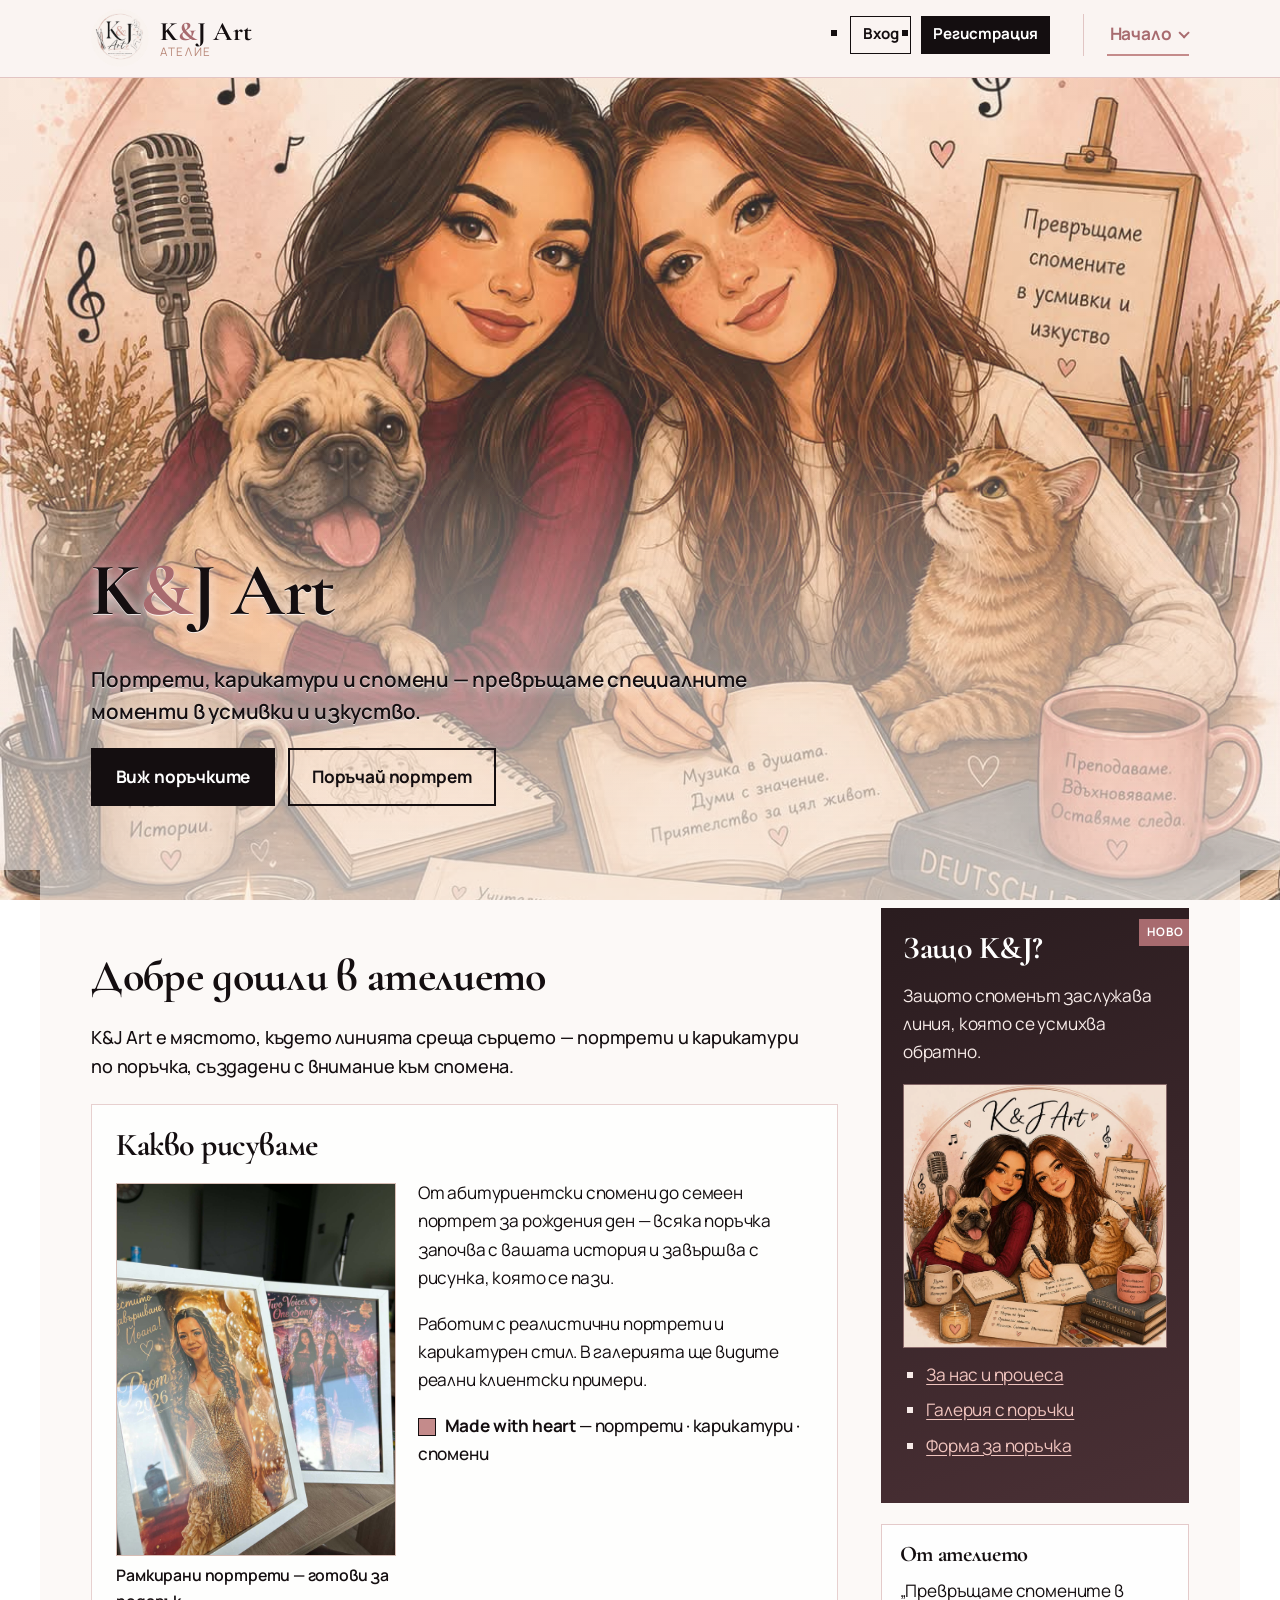
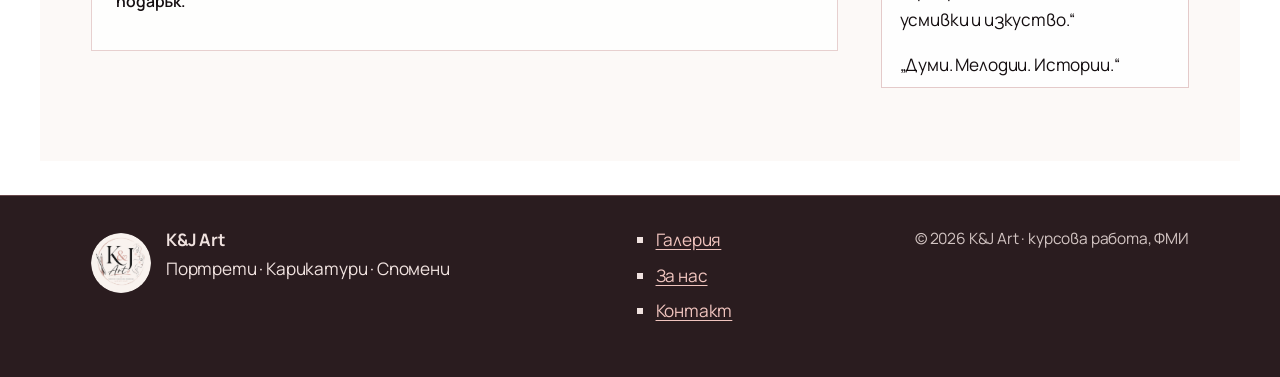
==== commit 7ef77ad8: "Remove home pink-spot media demo section Drop the „Звук, движение и линия“ block and blob/line demo " ====
--- a/index.html
+++ b/index.html
@@ -25,7 +25,7 @@
       </a>
       <button class="nav-toggle" type="button" aria-expanded="false" aria-controls="primary-nav">Меню</button>
       <nav class="site-nav" id="primary-nav" aria-label="Главна навигация">
-                <ul class="nav-bar">
+        <ul class="nav-bar">
           <li class="auth-nav-item" data-auth-guest>
             <button type="button" class="btn-auth" data-open-auth="login">Вход</button>
           </li>
@@ -89,34 +89,6 @@
             </p>
             <div class="clearfix"></div>
           </article>
-
-          <article class="article-panel">
-            <h2>Звук, движение и линия</h2>
-            <p>Кратко видео въведение и джингъл към ателието. Анимираното „розово петно“ показва CSS анимация без външни библиотеки.</p>
-            <div class="anim-row" aria-hidden="true">
-              <span class="ink-blob"></span>
-              <span class="pen-line"></span>
-              <span>линия в движение</span>
-            </div>
-            <div class="media-block">
-              <div>
-                <h3>Видео</h3>
-                <video controls preload="metadata" poster="assets/brand/brand-hero.jpg">
-                  <source src="assets/media/intro-cartoon.mp4" type="video/mp4">
-                  Вашият браузър не поддържа видео елемента.
-                </video>
-              </div>
-              <div>
-                <h3>Звук</h3>
-                <audio controls preload="metadata">
-                  <source src="assets/media/cartoon-jingle.mp3" type="audio/mpeg">
-                  <source src="assets/media/cartoon-jingle.wav" type="audio/wav">
-                  Вашият браузър не поддържа аудио елемента.
-                </audio>
-                <p class="hint">Кратък джингъл за настроение в ателието.</p>
-              </div>
-            </div>
-          </article>
         </section>
       </div>
 
--- a/css/styles.css
+++ b/css/styles.css
@@ -795,35 +795,6 @@
   background: rgba(255, 255, 255, 1.0);
 }
 
-.ink-blob {
-  display: inline-block;
-  width: 3.4em;
-  height: 3.4em;
-  border-radius: 42% 58% 55% 45% / 48% 42% 58% 52%;
-  background: linear-gradient(135deg, var(--rose), var(--rose-gold));
-  vertical-align: middle;
-  margin-right: 0.75em;
-  animation: blob-morph 4s ease-in-out infinite, pulse-opacity 2.4s ease-in-out infinite;
-}
-
-.anim-row {
-  display: flex;
-  align-items: center;
-  gap: 0.75em;
-  margin: 1.5em 0;
-  padding: 1em;
-  border: 1px dashed var(--rose);
-  background: rgba(255, 255, 255, 0.72);
-}
-
-.pen-line {
-  flex: 1;
-  height: 3px;
-  background: linear-gradient(90deg, var(--ink), var(--rose), var(--rose-gold));
-  transform-origin: left center;
-  animation: draw-line 2.5s ease forwards infinite;
-}
-
 @keyframes rise-in {
   from {
     opacity: 0;
@@ -832,43 +803,6 @@
   to {
     opacity: 1;
     transform: translateY(0);
-  }
-}
-
-@keyframes blob-morph {
-  0%,
-  100% {
-    border-radius: 42% 58% 55% 45% / 48% 42% 58% 52%;
-    transform: rotate(0deg);
-  }
-  50% {
-    border-radius: 58% 42% 45% 55% / 42% 58% 42% 58%;
-    transform: rotate(10deg);
-  }
-}
-
-@keyframes pulse-opacity {
-  0%,
-  100% {
-    opacity: 1;
-  }
-  50% {
-    opacity: 0.62;
-  }
-}
-
-@keyframes draw-line {
-  0% {
-    transform: scaleX(0.15);
-    opacity: 0.4;
-  }
-  50% {
-    transform: scaleX(1);
-    opacity: 1;
-  }
-  100% {
-    transform: scaleX(0.15);
-    opacity: 0.4;
   }
 }
 
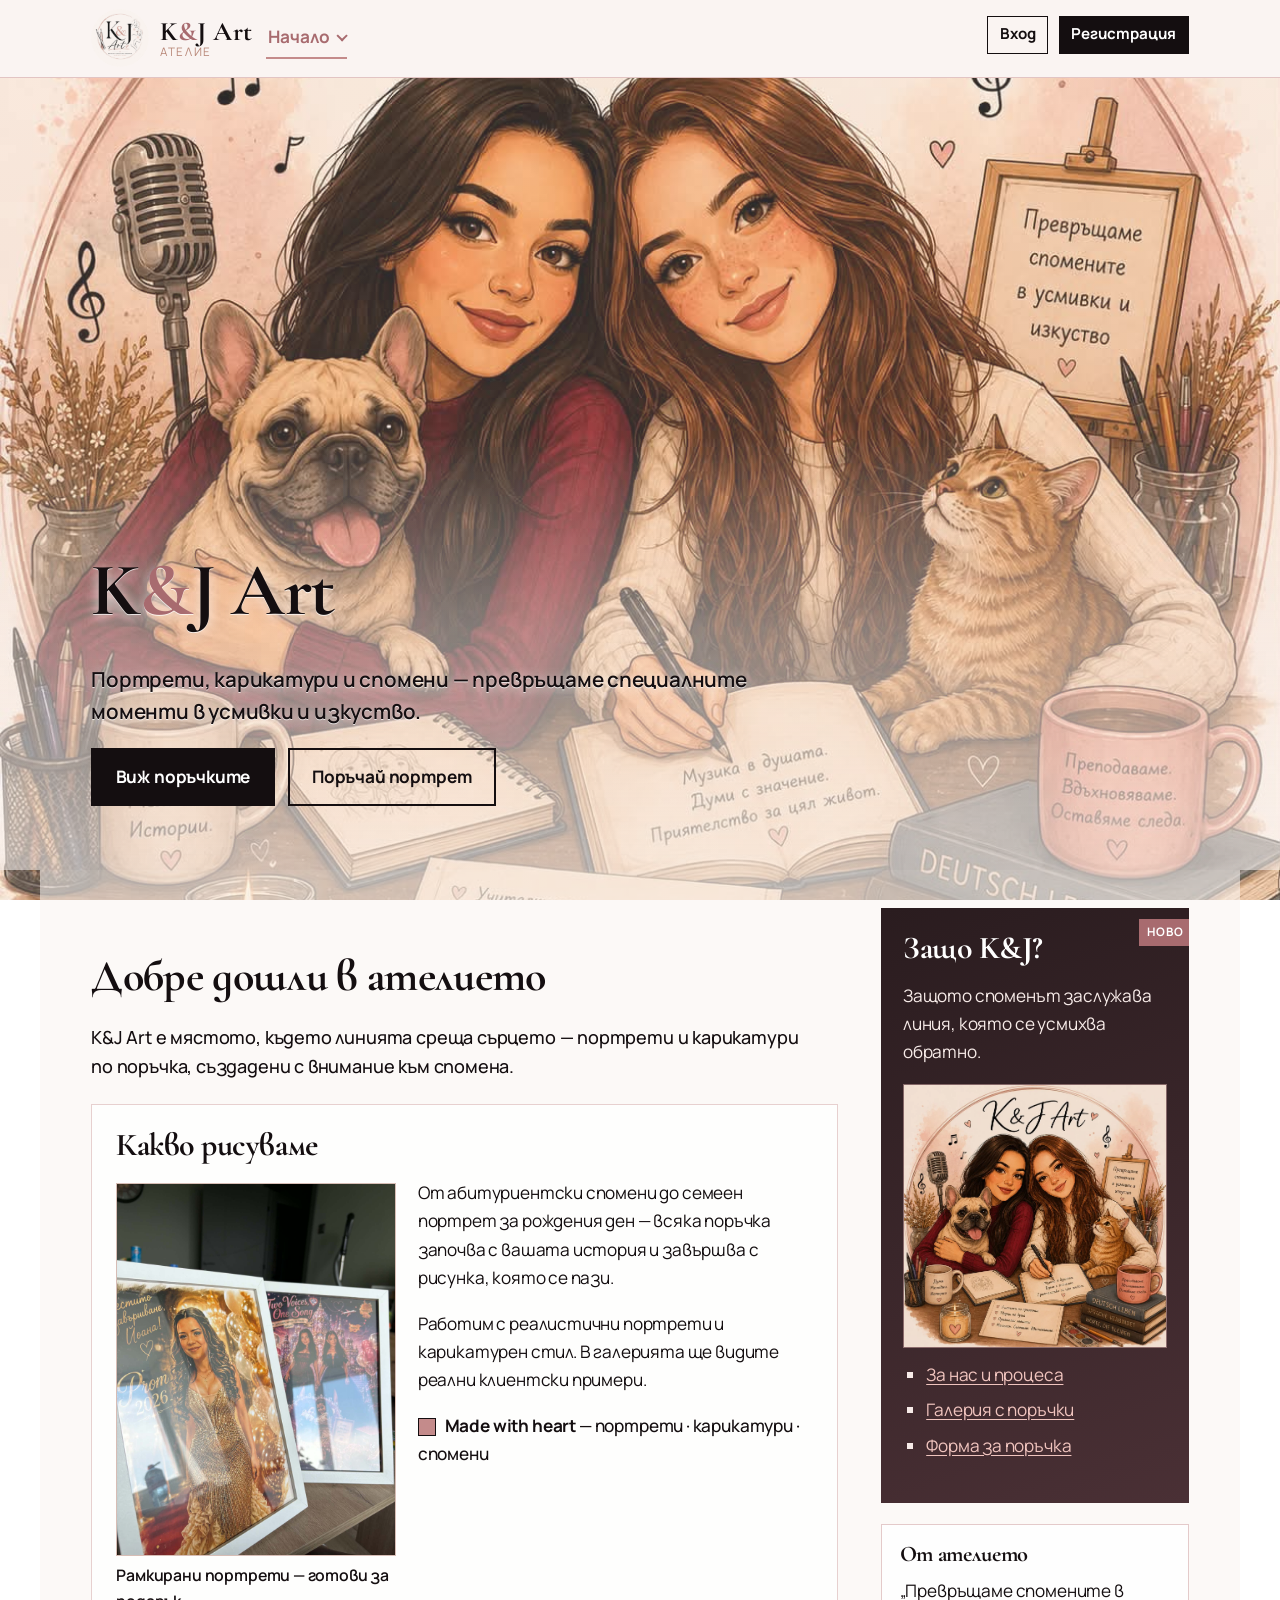
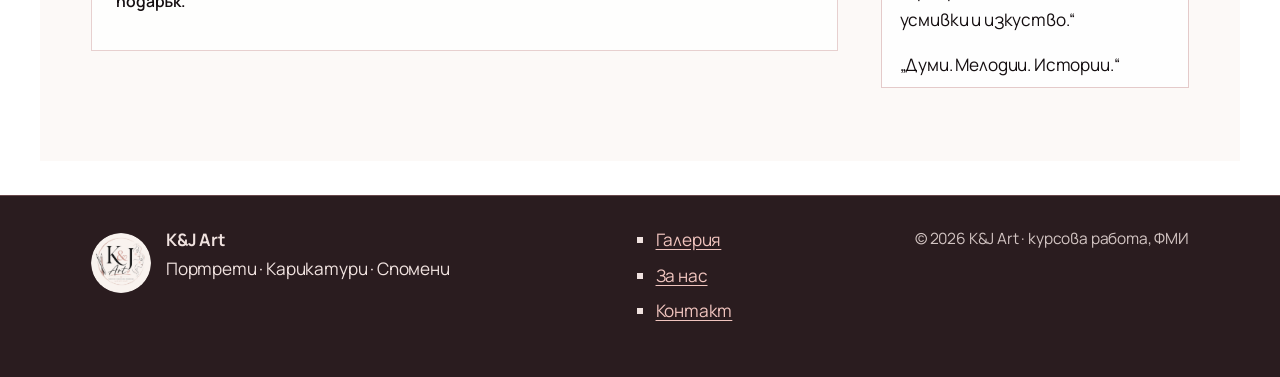
==== commit d92ad097: "Place pages dropdown left and auth right Use space-between on the nav bar so the current-page dropdo" ====
--- a/index.html
+++ b/index.html
@@ -25,19 +25,7 @@
       </a>
       <button class="nav-toggle" type="button" aria-expanded="false" aria-controls="primary-nav">Меню</button>
       <nav class="site-nav" id="primary-nav" aria-label="Главна навигация">
-        <ul class="nav-bar">
-          <li class="auth-nav-item" data-auth-guest>
-            <button type="button" class="btn-auth" data-open-auth="login">Вход</button>
-          </li>
-          <li class="auth-nav-item" data-auth-guest>
-            <button type="button" class="btn-auth btn-auth-solid" data-open-auth="register">Регистрация</button>
-          </li>
-          <li class="auth-nav-item" data-auth-user hidden>
-            <span class="auth-chip">Здравей, <strong data-auth-name></strong></span>
-          </li>
-          <li class="auth-nav-item" data-auth-user hidden>
-            <button type="button" class="btn-auth" id="auth-logout">Изход</button>
-          </li>
+                <ul class="nav-bar">
           <li class="nav-dropdown">
             <button type="button" class="nav-dropdown-toggle is-current" id="nav-pages-btn" aria-expanded="false" aria-controls="nav-pages-menu" aria-haspopup="true">
               Начало
@@ -48,6 +36,22 @@
               <li><a href="gallery.html">Галерия</a></li>
               <li><a href="about.html">За нас</a></li>
               <li><a href="contact.html">Контакт</a></li>
+            </ul>
+          </li>
+          <li class="auth-nav-cluster">
+            <ul class="auth-nav">
+              <li class="auth-nav-item" data-auth-guest>
+                <button type="button" class="btn-auth" data-open-auth="login">Вход</button>
+              </li>
+              <li class="auth-nav-item" data-auth-guest>
+                <button type="button" class="btn-auth btn-auth-solid" data-open-auth="register">Регистрация</button>
+              </li>
+              <li class="auth-nav-item" data-auth-user hidden>
+                <span class="auth-chip">Здравей, <strong data-auth-name></strong></span>
+              </li>
+              <li class="auth-nav-item" data-auth-user hidden>
+                <button type="button" class="btn-auth" id="auth-logout">Изход</button>
+              </li>
             </ul>
           </li>
         </ul>
--- a/css/styles.css
+++ b/css/styles.css
@@ -219,6 +219,11 @@
   vertical-align: middle;
 }
 
+.site-nav {
+  flex: 1 1 auto;
+  min-width: 12em;
+}
+
 .site-nav ul,
 .nav-bar {
   display: flex;
@@ -230,15 +235,33 @@
   padding: 0;
 }
 
-.nav-bar > .auth-nav-item {
-  order: 0;
+.nav-bar {
+  width: 100%;
+  justify-content: space-between;
+  gap: 1.5em 2.5em;
 }
 
 .nav-bar > .nav-dropdown {
-  order: 1;
-  margin-left: 1.35em;
-  padding-left: 1.35em;
-  border-left: 1px solid rgba(196, 139, 139, 0.45);
+  flex: 0 0 auto;
+  margin: 0;
+  padding: 0;
+  border: 0;
+}
+
+.nav-bar > .auth-nav-cluster {
+  flex: 0 0 auto;
+  margin-left: auto;
+  list-style: none;
+}
+
+.auth-nav-cluster .auth-nav {
+  display: inline-flex;
+  align-items: center;
+  flex-wrap: wrap;
+  gap: 0.45em 0.65em;
+  list-style: none;
+  margin: 0;
+  padding: 0;
 }
 
 .site-nav a {
@@ -1144,8 +1167,6 @@
     scroll-behavior: auto;
   }
 
-  .ink-blob,
-  .pen-line,
   .hero-brand,
   .hero-lead,
   .hero-actions {
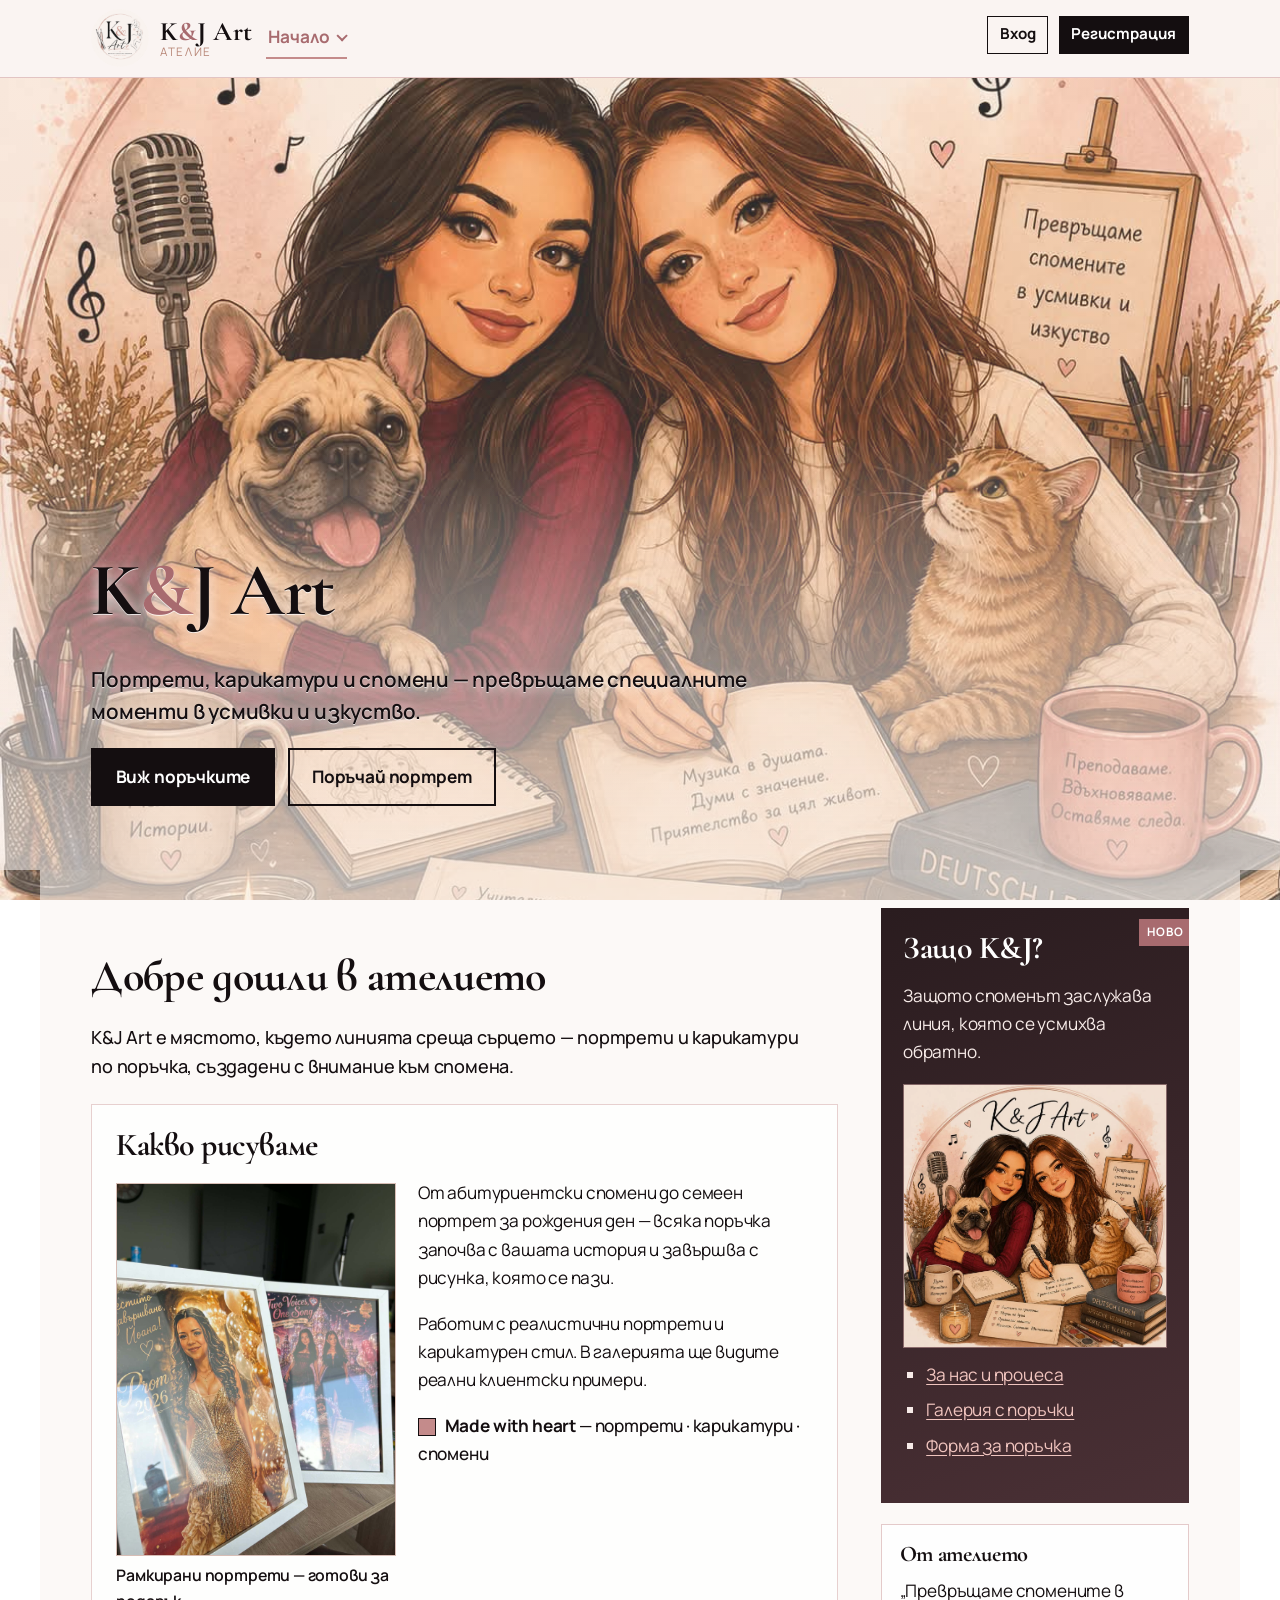
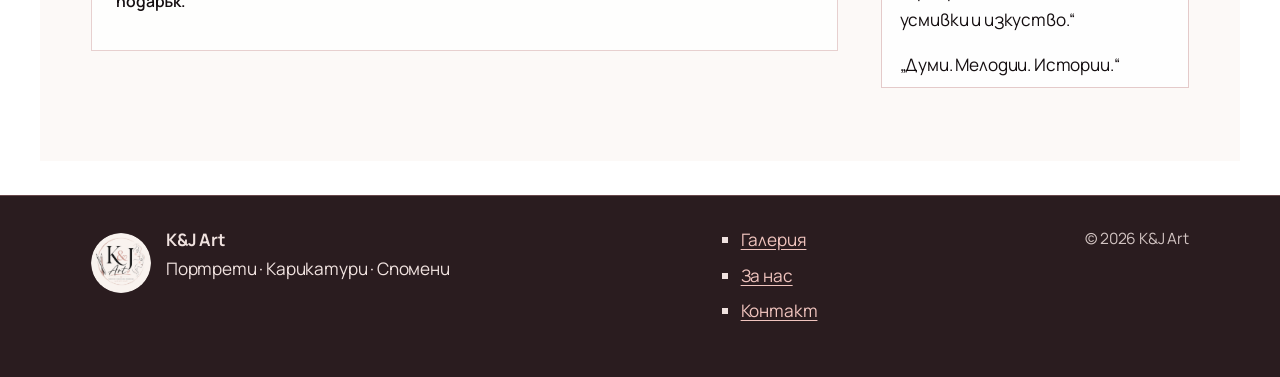
==== commit e224ea06: "Rewrite copy as a normal K&J Art business site Remove coursework/FMI/учебен marketing from pages, fo" ====
--- a/index.html
+++ b/index.html
@@ -3,7 +3,7 @@
 <head>
   <meta charset="UTF-8">
   <meta name="viewport" content="width=device-width, initial-scale=1">
-  <meta name="description" content="K&amp;J Art — портрети, карикатури и спомени. Курсов сайт по Увод в уеб програмирането.">
+  <meta name="description" content="K&amp;J Art — портрети, карикатури и спомени по поръчка.">
   <title>K&amp;J Art — Начало</title>
   <link rel="stylesheet" href="css/styles.css">
 </head>
@@ -82,7 +82,7 @@
           <article class="article-panel">
             <h2>Какво рисуваме</h2>
             <figure class="float-figure">
-              <img src="assets/brand/samples-framed.jpg" width="1536" height="2048" alt="Рамкирани портрети и карикатури — примерни поръчки">
+              <img src="assets/brand/samples-framed.jpg" width="1536" height="2048" alt="Рамкирани портрети и карикатури от ателието">
               <figcaption>Рамкирани портрети — готови за подарък.</figcaption>
             </figure>
             <p>От абитуриентски спомени до семеен портрет за рождения ден — всяка поръчка започва с вашата история и завършва с рисунка, която се пази.</p>
@@ -135,7 +135,7 @@
           <li><a href="contact.html">Контакт</a></li>
         </ul>
       </nav>
-      <p class="footer-meta">&copy; <span id="year">2026</span> K&amp;J Art · курсова работа, ФМИ</p>
+      <p class="footer-meta">&copy; <span id="year">2026</span> K&amp;J Art</p>
     </div>
   </footer>
 
@@ -181,7 +181,7 @@
           <div class="form-group">
             <label for="register-password">Парола *</label>
             <input type="password" id="register-password" name="password" autocomplete="new-password" required minlength="6">
-            <span class="hint">Минимум 6 символа. Данните се пазят локално в браузъра (учебен демо).</span>
+            <span class="hint">Минимум 6 символа.</span>
             <span class="error-msg" role="alert"></span>
           </div>
           <div class="form-group">
--- a/css/styles.css
+++ b/css/styles.css
@@ -1,5 +1,5 @@
 /* =========================================================
-   K&J Art — курсов сайт (ФМИ)
+   K&J Art — brand styles
    Палитра: cream-pink, dusty rose, rose-gold, black text
    Хибридни единици: px, em, % + @media
    Layout: display, visibility, position, float, clear,
@@ -900,6 +900,63 @@
   background: rgba(255, 255, 255, 0.95);
 }
 
+.file-preview {
+  margin: 0.75em 0 0.25em;
+  padding: 0.75em 0.85em;
+  border: 1px solid rgba(196, 139, 139, 0.45);
+  background: rgba(255, 255, 255, 0.96);
+}
+
+.file-preview[hidden] {
+  display: none;
+}
+
+.file-preview-count {
+  margin: 0 0 0.55em;
+  font-size: 0.92em;
+  font-weight: 700;
+  color: var(--rose-deep);
+}
+
+.file-preview-list {
+  list-style: none;
+  margin: 0;
+  padding: 0;
+  display: grid;
+  grid-template-columns: repeat(auto-fill, minmax(7.5em, 1fr));
+  gap: 0.65em;
+}
+
+.file-preview-item {
+  display: flex;
+  flex-direction: column;
+  gap: 0.35em;
+  min-width: 0;
+}
+
+.file-preview-thumb {
+  display: block;
+  width: 100%;
+  aspect-ratio: 1 / 1;
+  object-fit: cover;
+  border: 1px solid rgba(196, 139, 139, 0.5);
+  background: rgba(250, 244, 242, 0.9);
+  vertical-align: middle;
+}
+
+.file-preview-thumb.is-invalid-file {
+  object-fit: contain;
+  opacity: 0.55;
+}
+
+.file-preview-name {
+  display: block;
+  font-size: 0.78em;
+  line-height: 1.25;
+  word-break: break-word;
+  color: var(--ink-soft);
+}
+
 .choice-row {
   display: flex;
   flex-wrap: wrap;
@@ -1050,18 +1107,26 @@
   .nav-bar {
     flex-direction: column;
     align-items: stretch;
-    gap: 0.25em;
+    justify-content: flex-start;
+    gap: 0.55em;
     padding-bottom: 0.5em;
   }
 
   .nav-bar > .nav-dropdown {
     width: 100%;
+  }
+
+  .nav-bar > .auth-nav-cluster {
+    width: 100%;
     margin-left: 0;
-    margin-top: 0.45em;
-    padding-left: 0;
+    margin-top: 0.35em;
     padding-top: 0.55em;
-    border-left: 0;
     border-top: 1px solid rgba(196, 139, 139, 0.45);
+  }
+
+  .auth-nav-cluster .auth-nav {
+    width: 100%;
+    justify-content: flex-end;
   }
 
   .nav-dropdown-toggle {
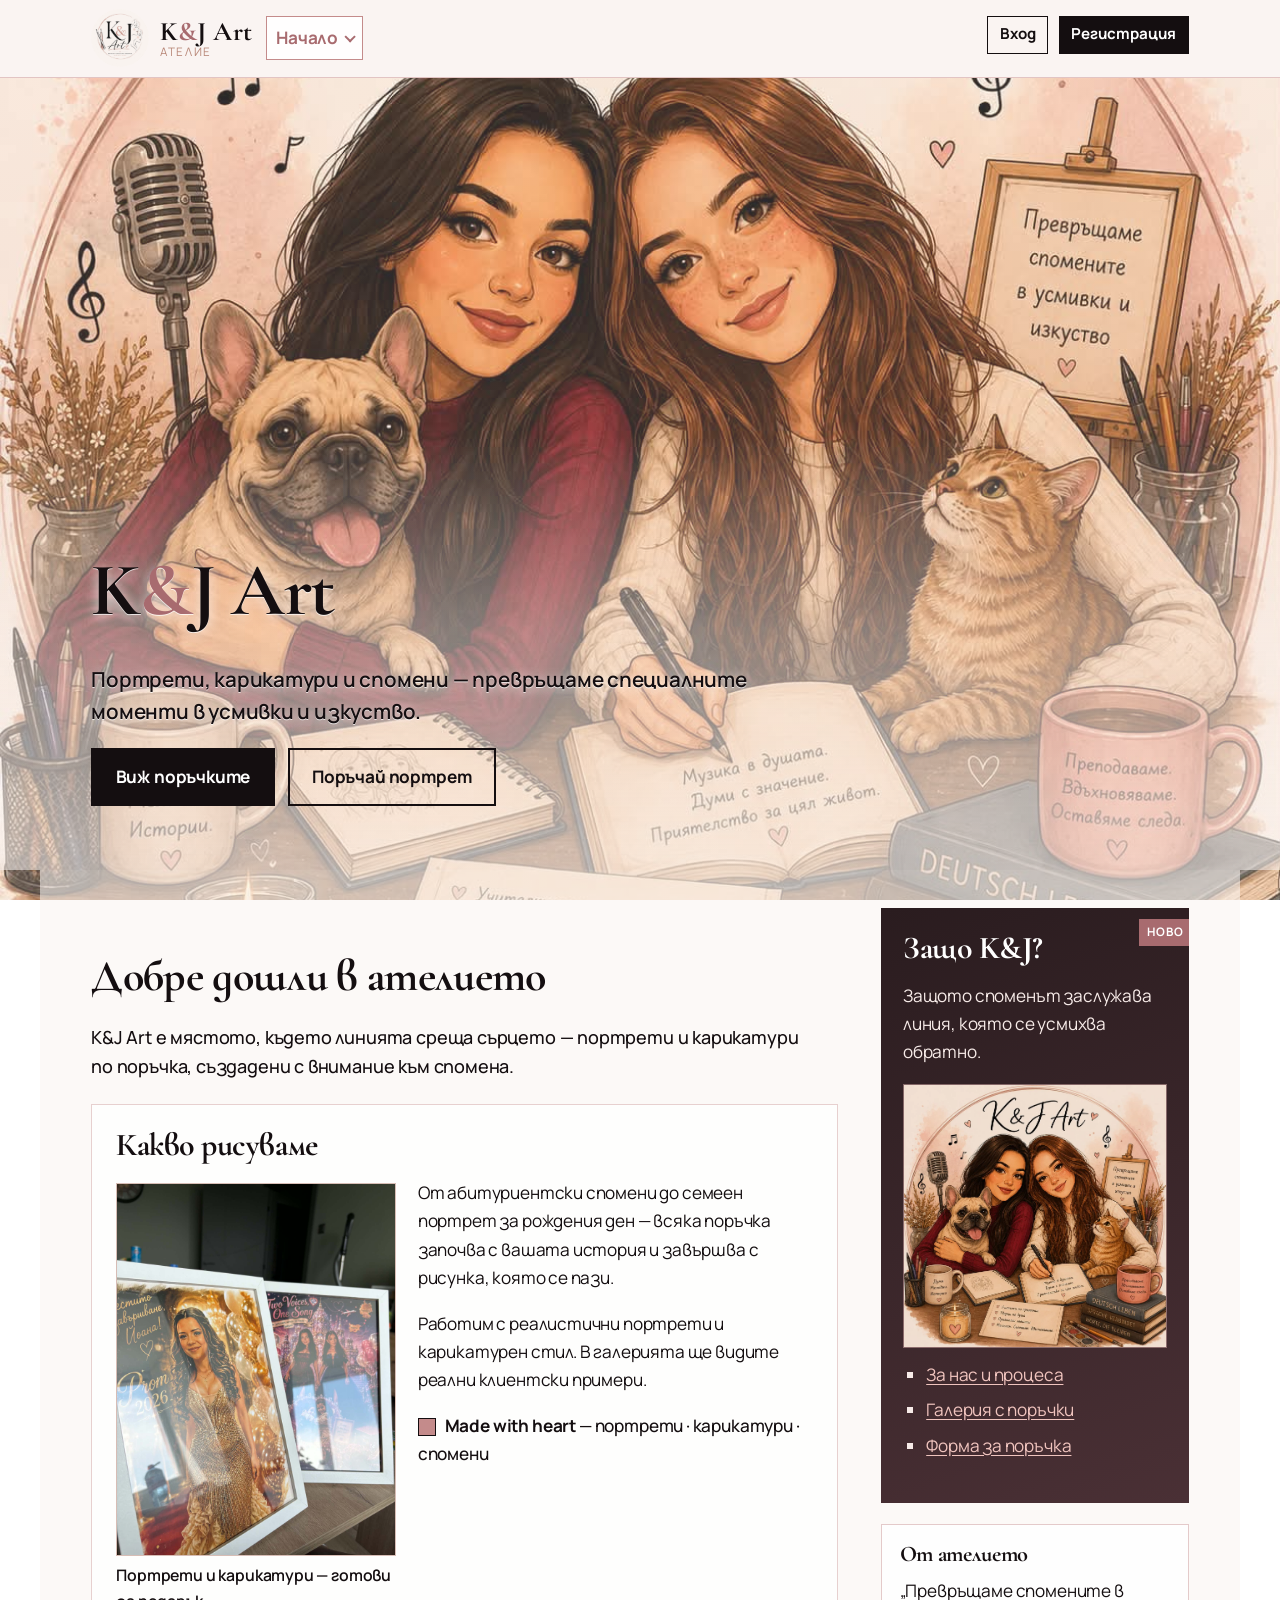
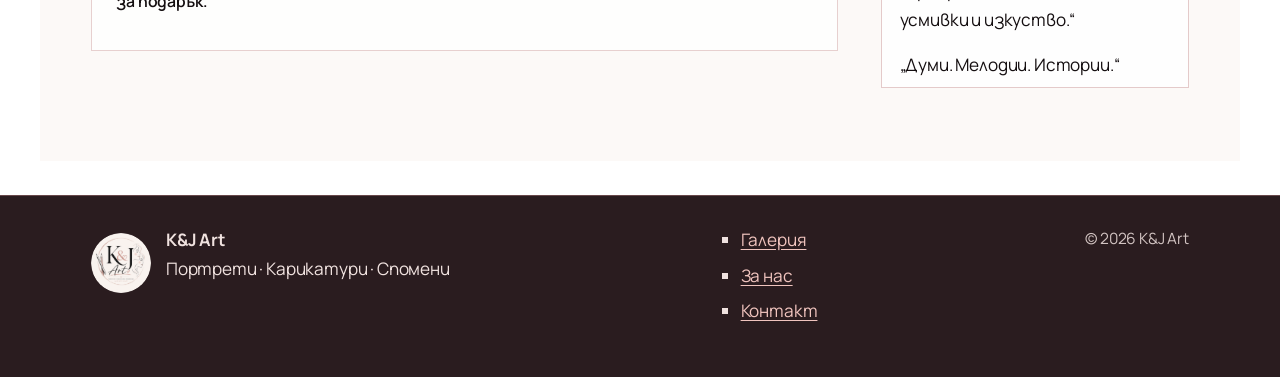
==== commit c241cac5: "Remove frame and digital-file order options Drop gift/frame and digital-file choices from the order " ====
--- a/index.html
+++ b/index.html
@@ -82,8 +82,8 @@
           <article class="article-panel">
             <h2>Какво рисуваме</h2>
             <figure class="float-figure">
-              <img src="assets/brand/samples-framed.jpg" width="1536" height="2048" alt="Рамкирани портрети и карикатури от ателието">
-              <figcaption>Рамкирани портрети — готови за подарък.</figcaption>
+              <img src="assets/brand/samples-framed.jpg" width="1536" height="2048" alt="Портрети и карикатури от ателието">
+              <figcaption>Портрети и карикатури — готови за подарък.</figcaption>
             </figure>
             <p>От абитуриентски спомени до семеен портрет за рождения ден — всяка поръчка започва с вашата история и завършва с рисунка, която се пази.</p>
             <p>Работим с реалистични портрети и карикатурен стил. В галерията ще видите реални клиентски примери.</p>
--- a/css/styles.css
+++ b/css/styles.css
@@ -151,11 +151,14 @@
 .site-header {
   position: sticky;
   top: 0;
-  z-index: 100;
+  z-index: 150;
   background: rgba(250, 244, 242, 1.0);
   backdrop-filter: blur(10px);
   border-bottom: 1px solid rgba(196, 139, 139, 0.45);
   min-height: var(--nav-h);
+  overflow: visible;
+  pointer-events: auto;
+  isolation: isolate;
 }
 
 .header-inner {
@@ -220,8 +223,12 @@
 }
 
 .site-nav {
+  position: relative;
+  z-index: 2;
   flex: 1 1 auto;
   min-width: 12em;
+  overflow: visible;
+  pointer-events: auto;
 }
 
 .site-nav ul,
@@ -282,32 +289,39 @@
 
 .nav-dropdown {
   position: relative;
+  z-index: 3;
   list-style: none;
+  overflow: visible;
+  pointer-events: auto;
 }
 
 .nav-dropdown-toggle {
+  position: relative;
+  z-index: 4;
   display: inline-flex;
   align-items: center;
   gap: 0.4em;
   margin: 0;
-  padding: 0.35em 0.15em;
+  padding: 0.4em 0.55em;
   font: inherit;
   font-weight: 700;
   letter-spacing: -0.01em;
   color: var(--ink);
-  background: transparent;
-  border: 0;
-  border-bottom: 2px solid transparent;
+  background: rgba(255, 255, 255, 0.72);
+  border: 1px solid rgba(196, 139, 139, 0.55);
+  border-bottom: 1px solid rgba(196, 139, 139, 0.55);
   cursor: pointer;
   vertical-align: middle;
+  pointer-events: auto;
 }
 
 .nav-dropdown-toggle:hover,
 .nav-dropdown-toggle:focus-visible,
 .nav-dropdown-toggle[aria-expanded="true"],
 .nav-dropdown-toggle.is-current {
-  border-bottom-color: var(--rose);
   color: var(--rose-deep);
+  background: rgba(255, 255, 255, 0.95);
+  border-color: var(--rose);
   outline: none;
 }
 
@@ -328,46 +342,79 @@
 
 .nav-dropdown-menu {
   position: absolute;
-  top: calc(100% + 0.45em);
+  top: calc(100% + 0.35em);
   left: 0;
-  z-index: 120;
-  min-width: 11em;
-  margin: 0;
-  padding: 0.45em 0.55em;
+  z-index: 200;
+  min-width: 12.5em;
+  margin: 0;
+  padding: 0.4em;
   list-style: none;
   display: flex;
   flex-direction: column;
-  gap: 0.15em;
-  background: rgba(250, 244, 242, 0.98);
-  border: 1px solid rgba(196, 139, 139, 0.55);
-  box-shadow: 0 10px 28px rgba(20, 14, 16, 0.12);
+  gap: 0.3em;
+  background: #faf4f2;
+  border: 1px solid rgba(196, 139, 139, 0.65);
+  box-shadow: 0 14px 36px rgba(20, 14, 16, 0.22);
   visibility: hidden;
   opacity: 0;
-  overflow: hidden;
+  overflow: visible;
+  pointer-events: none;
 }
 
 .nav-dropdown.is-open > .nav-dropdown-menu,
 .nav-dropdown-menu:not([hidden]) {
   visibility: visible;
   opacity: 1;
+  pointer-events: auto;
 }
 
 .nav-dropdown-menu[hidden] {
-  display: none;
+  display: none !important;
+  pointer-events: none !important;
+}
+
+.nav-dropdown-menu li {
+  list-style: none;
+  margin: 0;
+  padding: 0;
 }
 
 .nav-dropdown-menu a {
   display: block;
-  padding: 0.45em 0.55em;
-  border-bottom: 0;
+  width: 100%;
+  box-sizing: border-box;
+  margin: 0;
+  padding: 0.7em 0.85em;
+  font-weight: 700;
+  text-align: left;
+  text-decoration: none;
+  color: var(--ink);
+  background: rgba(255, 255, 255, 0.98);
+  border: 1px solid rgba(196, 139, 139, 0.4);
+  border-bottom: 1px solid rgba(196, 139, 139, 0.4);
+  cursor: pointer;
+  pointer-events: auto;
 }
 
 .nav-dropdown-menu a:hover,
-.nav-dropdown-menu a:focus-visible,
+.nav-dropdown-menu a:focus-visible {
+  background: var(--rose-deep);
+  border-color: var(--rose-deep);
+  color: #fff;
+  outline: none;
+}
+
 .nav-dropdown-menu a[aria-current="page"] {
-  background: rgba(196, 139, 139, 0.18);
+  background: rgba(196, 139, 139, 0.22);
+  border-color: var(--rose);
   color: var(--rose-deep);
-  border-bottom-color: transparent;
+}
+
+.nav-dropdown-menu a[aria-current="page"]:hover,
+.nav-dropdown-menu a[aria-current="page"]:focus-visible {
+  background: var(--rose-deep);
+  border-color: var(--rose-deep);
+  color: #fff;
 }
 
 .nav-toggle {
@@ -449,13 +496,16 @@
   );
 }
 
-.site-header,
+/* Keep page/hero below the sticky header so the nav dropdown stays clickable */
 .hero,
 .page,
-.site-footer,
-.auth-overlay {
+.site-footer {
   position: relative;
   z-index: 1;
+}
+
+.site-header {
+  z-index: 150;
 }
 
 /* ---------- Hero (content only over the fixed background) ---------- */
@@ -928,10 +978,42 @@
 }
 
 .file-preview-item {
+  position: relative;
   display: flex;
   flex-direction: column;
   gap: 0.35em;
   min-width: 0;
+}
+
+.file-preview-remove {
+  position: absolute;
+  top: 0.2em;
+  right: 0.2em;
+  z-index: 2;
+  box-sizing: border-box;
+  width: 1.55em;
+  height: 1.55em;
+  margin: 0;
+  padding: 0;
+  display: inline-flex;
+  align-items: center;
+  justify-content: center;
+  font: inherit;
+  font-size: 1.05em;
+  font-weight: 700;
+  line-height: 1;
+  color: #fff;
+  background: rgba(42, 28, 31, 0.82);
+  border: 1px solid rgba(255, 255, 255, 0.55);
+  cursor: pointer;
+  vertical-align: middle;
+}
+
+.file-preview-remove:hover,
+.file-preview-remove:focus-visible {
+  background: var(--rose-deep);
+  border-color: var(--rose-deep);
+  outline: none;
 }
 
 .file-preview-thumb {
